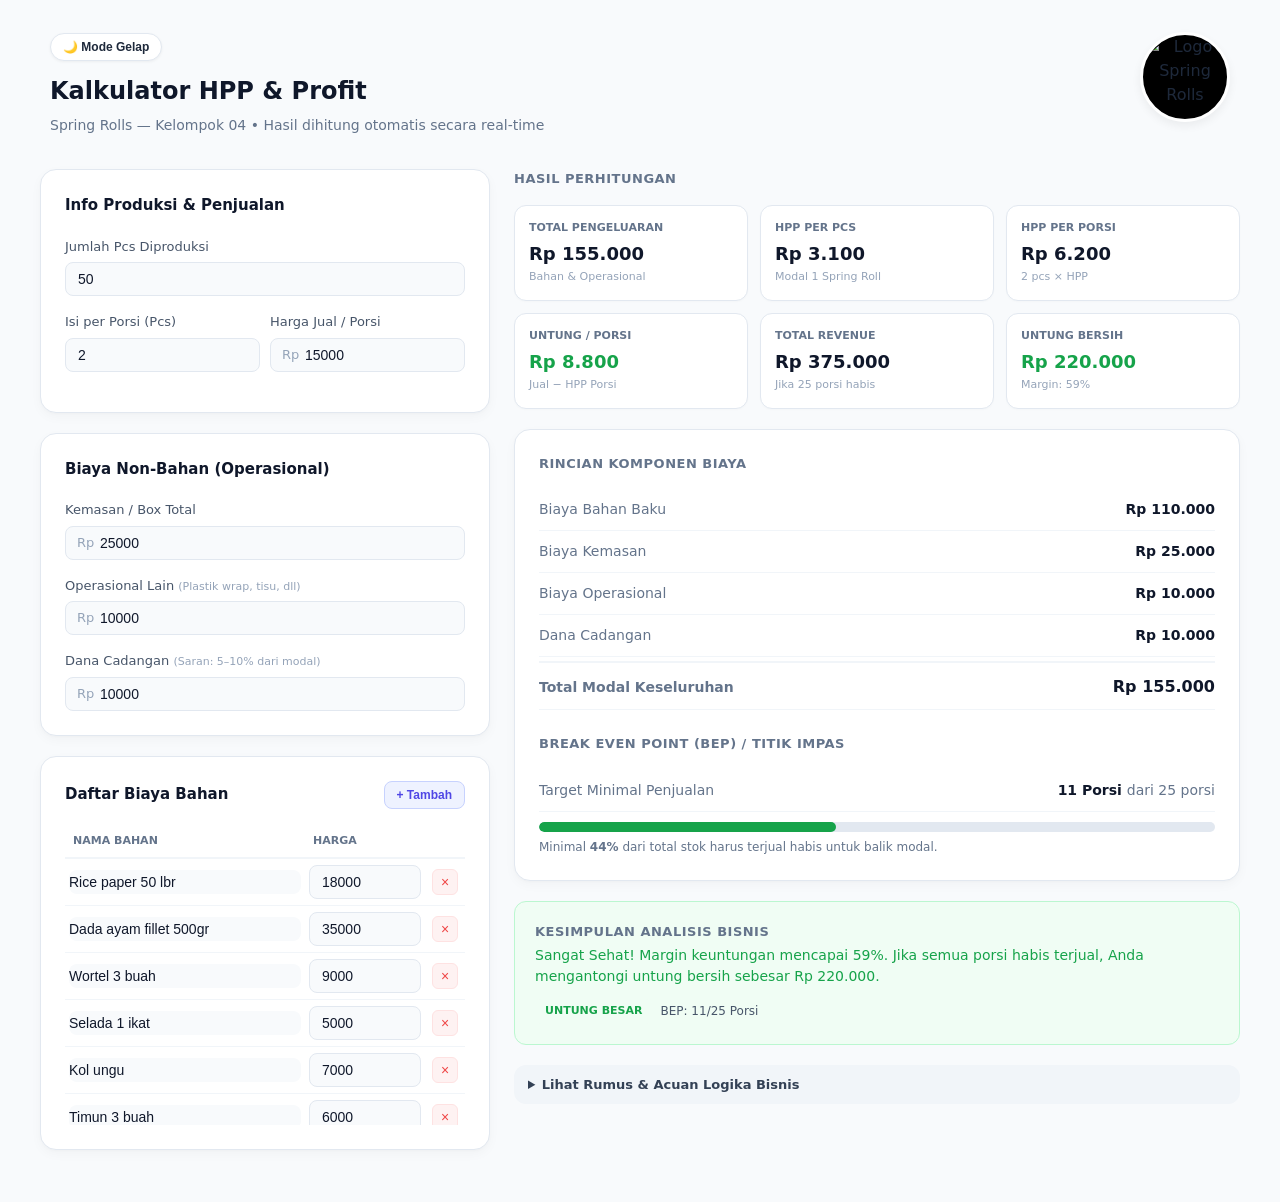
==== index.html @ dbc39b89 "Memasang fitur dark mode di akhir JS" ====
<!DOCTYPE html>
<html lang="id">
<head>
    <meta charset="UTF-8">
    <meta name="viewport" content="width=device-width, initial-scale=1.0">
    <title>Kalkulator HPP Spring Rolls</title>
    <link rel="stylesheet" href="style.css">
</head>
<body>

    <header class="app-header">
        <div class="header-text">
            <button id="theme-toggle" class="theme-btn" aria-label="Ubah Tema">🌙 Mode Gelap</button> 

            <h1>Kalkulator HPP & Profit</h1>
            <p class="sub">Spring Rolls — Kelompok 04 • Hasil dihitung otomatis secara real-time</p>
        </div>
        <img src="Idea-Stiker-Spring Rolls  - Ide 1.png" alt="Logo Spring Rolls" class="app-logo">
    </header>

    <main class="app-container">
        <section class="input-sidebar">
            <div class="card">
                <h2 class="card-title">Info Produksi & Penjualan</h2>
                <div class="input-group">
                    <label for="total-pcs">Jumlah Pcs Diproduksi</label>
                    <input type="number" id="total-pcs" value="50" min="1" oninput="calc()">
                </div>
                <div class="input-grid-2">
                    <div class="input-group">
                        <label for="isi-porsi">Isi per Porsi (Pcs)</label>
                        <input type="number" id="isi-porsi" value="2" min="1" oninput="calc()">
                    </div>
                    <div class="input-group">
                        <label for="harga-jual">Harga Jual / Porsi</label>
                        <div class="input-wrapper-rp">
                            <input type="number" id="harga-jual" value="15000" min="0" step="500" oninput="calc()">
                        </div>
                    </div>
                </div>
            </div>

            <div class="card">
                <h2 class="card-title">Biaya Non-Bahan (Operasional)</h2>
                <div class="input-group">
                    <label for="biaya-kemasan">Kemasan / Box Total</label>
                    <div class="input-wrapper-rp"><input type="number" id="biaya-kemasan" value="25000" min="0" step="1000" oninput="calc()"></div>
                </div>
                <div class="input-group">
                    <label for="biaya-ops">Operasional Lain <span class="hint">(Plastik wrap, tisu, dll)</span></label>
                    <div class="input-wrapper-rp"><input type="number" id="biaya-ops" value="10000" min="0" step="1000" oninput="calc()"></div>
                </div>
                <div class="input-group">
                    <label for="biaya-extra">Dana Cadangan <span class="hint">(Saran: 5–10% dari modal)</span></label>
                    <div class="input-wrapper-rp"><input type="number" id="biaya-extra" value="10000" min="0" step="1000" oninput="calc()"></div>
                </div>
            </div>

            <div class="card">
                <div class="card-header-flex">
                    <h2 class="card-title">Daftar Biaya Bahan</h2>
                    <button class="add-btn" onclick="addBahan()">+ Tambah</button>
                </div>
                <div class="table-responsive">
                    <table>
                        <thead>
                            <tr>
                                <th>Nama Bahan</th>
                                <th width="120px">Harga</th>
                                <th width="40px"></th>
                            </tr>
                        </thead>
                        <tbody id="bahan-list"></tbody>
                    </table>
                </div>
            </div>
        </section>

        <section class="result-dashboard">
            <h2 class="section-title">Hasil Perhitungan</h2>
            
            <div class="grid-metrics" id="metrics-out"></div>

            <div class="card" id="detail-out"></div>

            <div id="verdict-out"></div>
            
            <details class="formula-details">
                <summary>Lihat Rumus & Acuan Logika Bisnis</summary>
                <div class="formula-grid">
                    <div class="formula-box"><strong>Total Pengeluaran:</strong> Biaya Bahan + Kemasan + Operasional + Cadangan</div>
                    <div class="formula-box"><strong>HPP per Pcs:</strong> Total Pengeluaran ÷ Jumlah Pcs Diproduksi</div>
                    <div class="formula-box"><strong>HPP per Porsi:</strong> HPP per Pcs × Isi per Porsi</div>
                    <div class="formula-box"><strong>Keuntungan per Porsi:</strong> Harga Jual − HPP per Porsi</div>
                    <div class="formula-box"><strong>Total Revenue:</strong> (Jumlah Pcs ÷ Isi Porsi) × Harga Jual</div>
                    <div class="formula-box"><strong>Keuntungan Bersih:</strong> Total Revenue − Total Pengeluaran</div>
                </div>
            </details>
        </section>
    </main>

    <script src="app.js"></script>
</body>
</html>
---- style.css ----
/* Reset & Base Styles */ 
/* Aturan warna default (Mode Terang) */
:root {
    --bg-body: #f8fafc;
    --bg-card: #ffffff;
    --text-main: #1e293b;
    --text-title: #0f172a;
    --text-sub: #64748b;
    --border-color: #e2e8f0;
}

/* Aturan warna saat Mode Gelap aktif */
[data-theme="dark"] {
    --bg-body: #0f172a;      /* Navy Gelap */
    --bg-card: #1e293b;      /* Slate Grey */
    --text-main: #f1f5f9;    /* Putih Abu */
    --text-title: #ffffff;   /* Putih Bersih */
    --text-sub: #94a3b8;     /* Abu Terang */
    --border-color: #334155; /* Border Gelap */
}

/* Terapkan variabel warna ke elemen-elemen yang sudah ada */
body {
    background-color: var(--bg-body);
    color: var(--text-main);
    transition: background-color 0.3s, color 0.3s; /* Efek transisi halus saat ganti tema */
}
.card, .metric {
    background-color: var(--bg-card) !important;
    border-color: var(--border-color) !important;
    transition: background-color 0.3s, border-color 0.3s;
}
h1 { color: var(--text-title); }
.sub { color: var(--text-sub); }
.card-title, .row-value { color: var(--text-title) !important; }
.row-label, .section-title { color: var(--text-sub) !important; }
.input-group input, table input {
    background-color: var(--bg-body) !important;
    border-color: var(--border-color) !important;
    color: var(--text-title) !important;
}

/* Desain tombol switch tema yang estetik */
.theme-btn {
    background: var(--bg-card);
    border: 1px solid var(--border-color);
    color: var(--text-main);
    padding: 6px 12px;
    font-size: 12px;
    font-weight: 600;
    border-radius: 20px;
    cursor: pointer;
    margin-bottom: 12px;
    transition: all 0.2s;
    display: inline-flex;
    align-items: center;
    gap: 6px;
    box-shadow: 0 1px 3px rgba(0,0,0,0.05);
}
.theme-btn:hover {
    transform: translateY(-1px);
    box-shadow: 0 4px 6px rgba(0,0,0,0.05);
}

* { box-sizing: border-box; margin: 0; padding: 0; }
body {
    font-family: 'Inter', system-ui, -apple-system, sans-serif;
    background-color: #f8fafc;
    color: #1e293b;
    padding: 2rem 1rem;
    line-height: 1.5;
}

.app-header {
    text-align: center;
    max-width: 1200px;
    margin: 0 auto 2rem auto;
} 

/* Styling khusus untuk Logo Bisnis */
.app-logo {
    width: 130px;          /* Ukuran pas: tidak terlalu besar/kecil */
    height: 130px;
    object-fit: cover;     /* Menjaga gambar tidak gepeng */
    border-radius: 50%;    /* Membuat gambar otomatis berbentuk bulat sempurna */
    border: 4px solid #ffffff; /* Bingkai putih tebal agar kontras dengan background */
    box-shadow: 0 4px 10px rgba(0, 0, 0, 0.08); /* Bayangan halus biar logo terlihat pop-out/timbul */
    margin-bottom: 15px;   /* Jarak antara logo dengan judul teks bawahnya */
    background-color: #000; /* Mengisi background hitam jika gambar ada bagian transparannya */
}

/* Tata letak header (Judul di kiri, Logo di kanan) */
.app-header {
    display: flex;
    justify-content: space-between; /* Mendorong teks ke kiri dan logo ke kanan */
    align-items: center;            /* Menyeimbangkan posisi vertikal biar sejajar tengah */
    max-width: 1200px;
    margin: 0 auto 2rem auto;
    padding: 0 10px;                /* Jarak aman di layar HP */
}

/* Memastikan teks judul rata kiri */
.header-text {
    text-align: left;
}

/* Styling logo di pojok kanan */
.app-logo {
    width: 90px;           /* Ukuran sedikit diperkecil agar pas di pojok kanan */
    height: 90px;
    object-fit: cover;
    border-radius: 50%;    /* Tetap bulat rapi */
    border: 3px solid #ffffff;
    box-shadow: 0 4px 10px rgba(0, 0, 0, 0.06);
    background-color: #000;
    flex-shrink: 0;        /* Mencegah logo gepeng/menciut di layar hp */
}

/* Pengaturan responsif untuk layar HP/Smarphone */
@media (max-width: 480px) {
    .app-header {
        flex-direction: column-reverse; /* Di HP, logo otomatis pindah ke atas tengah agar tidak sempit */
        text-align: center;
        gap: 15px;
    }
    .header-text {
        text-align: center;
    }
}

h1 { font-size: 24px; font-weight: 700; color: #0f172a; margin-bottom: 6px; }
.sub { font-size: 14px; color: #64748b; }

/* Layout Utama */
.app-container {
    max-width: 1200px;
    margin: 0 auto;
    display: grid;
    grid-template-columns: 1fr;
    gap: 1.5rem;
}

@media (min-width: 968px) {
    .app-container { grid-template-columns: 450px 1fr; align-items: start; }
}

/* Komponen Card */
.card {
    background: #ffffff;
    border: 1px solid #e2e8f0;
    border-radius: 16px;
    padding: 1.5rem;
    margin-bottom: 1.25rem;
    box-shadow: 0 1px 3px rgba(0,0,0,0.02), 0 4px 12px rgba(0,0,0,0.03);
}
.card-title { font-size: 15px; font-weight: 600; color: #1e293b; margin-bottom: 1.25rem; }
.card-header-flex { display: flex; justify-content: space-between; align-items: center; margin-bottom: 1rem; }
.card-header-flex .card-title { margin-bottom: 0; }

.section-title { font-size: 13px; font-weight: 700; color: #475569; text-transform: uppercase; letter-spacing: .5px; margin-bottom: 1rem; }

/* Input Styling */
.input-grid-2 { display: grid; grid-template-columns: 1fr 1fr; gap: 10px; }
.input-group { margin-bottom: 1rem; }
.input-group:last-child { margin-bottom: 0; }
.input-group label { display: block; font-size: 13px; font-weight: 500; color: #475569; margin-bottom: 6px; }
.hint { font-size: 11px; color: #94a3b8; font-weight: 400; }

.input-group input, table input {
    width: 100%;
    padding: 8px 12px;
    font-size: 14px;
    border: 1px solid #cbd5e1;
    border-radius: 8px;
    color: #0f172a;
    background-color: #fff;
    transition: all 0.2s;
}
.input-group input:focus, table input:focus { outline: none; border-color: #6366f1; box-shadow: 0 0 0 3px rgba(99, 102, 241, 0.1); }

/* Wrapper Rp untuk Input Harga */
.input-wrapper-rp { position: relative; display: flex; align-items: center; }
.input-wrapper-rp::before { content: "Rp"; position: absolute; left: 12px; font-size: 13px; color: #94a3b8; font-weight: 500; }
.input-wrapper-rp input { padding-left: 34px; }

/* Tabel Bahan */
.table-responsive { max-height: 300px; overflow-y: auto; }
table { width: 100%; border-collapse: collapse; font-size: 13px; }
th { text-align: left; font-size: 11px; font-weight: 600; color: #64748b; padding: 8px; border-bottom: 2px solid #f1f5f9; text-transform: uppercase; }
td { padding: 6px 4px; border-bottom: 1px solid #f1f5f9; vertical-align: middle; }
tr:last-child td { border-bottom: none; }

/* Tombol-tombol */
.add-btn { background: #eef2ff; border: 1px solid #c7d2fe; border-radius: 8px; padding: 6px 12px; font-size: 12px; font-weight: 600; cursor: pointer; color: #4f46e5; transition: all 0.2s; }
.add-btn:hover { background: #e0e7ff; }
.del-btn { background: #fef2f2; border: 1px solid #fee2e2; cursor: pointer; color: #ef4444; font-size: 14px; padding: 4px 8px; border-radius: 6px; transition: all 0.2s; }
.del-btn:hover { background: #fee2e2; }

/* Dashboard Hasil (Kanan) */
.grid-metrics { display: grid; grid-template-columns: repeat(auto-fit, minmax(180px, 1fr)); gap: 12px; margin-bottom: 1.25rem; }
.metric { background: #ffffff; border: 1px solid #e2e8f0; border-radius: 12px; padding: 14px; box-shadow: 0 1px 2px rgba(0,0,0,0.02); }
.metric-label { font-size: 11px; font-weight: 600; color: #64748b; text-transform: uppercase; margin-bottom: 4px; }
.metric-value { font-size: 18px; font-weight: 700; color: #0f172a; }
.metric-sub { font-size: 11px; color: #94a3b8; margin-top: 2px; }

/* Dinamis Warna Bisnis */
.green { color: #16a34a !important; }
.red { color: #dc2626 !important; }
.amber { color: #d97706 !important; }

/* Detail List & Progress Bar */
.row-item { display: flex; justify-content: space-between; align-items: center; padding: 10px 0; border-bottom: 1px solid #f1f5f9; font-size: 14px; }
.row-item:last-child { border-bottom: none; }
.row-label { color: #475569; }
.row-value { font-weight: 600; color: #0f172a; }
.progress-bar { height: 10px; background: #e2e8f0; border-radius: 99px; overflow: hidden; margin-top: 10px; }
.progress-fill { height: 100%; border-radius: 99px; transition: width .4s cubic-bezier(0.4, 0, 0.2, 1); }

/* Badges / Verdict */
.verdict-box { padding: 1.25rem; border-radius: 12px; margin-bottom: 1.25rem; border: 1px solid transparent; }
.verdict-box p { font-size: 14px; font-weight: 500; margin-bottom: 8px; }
.badge { display: inline-block; font-size: 11px; padding: 4px 10px; border-radius: 6px; font-weight: 700; text-transform: uppercase; }

.badge-green, .verdict-green { background: #f0fdf4; color: #16a34a; border-color: #bbf7d0; }
.badge-amber, .verdict-amber { background: #fffbeb; color: #d97706; border-color: #fde68a; }
.badge-red, .verdict-red { background: #fef2f2; color: #dc2626; border-color: #fecaca; }

/* Accordion Rumus */
.formula-details { background: #f1f5f9; border-radius: 12px; padding: 10px 14px; font-size: 13px; color: #475569; cursor: pointer; }
.formula-details summary { font-weight: 600; color: #334155; outline: none; }
.formula-grid { display: grid; grid-template-columns: 1fr; gap: 8px; margin-top: 10px; cursor: default; }
@media(min-width: 600px) { .formula-grid { grid-template-columns: 1fr 1fr; } }
.formula-box { background: #fff; padding: 8px 12px; border-radius: 8px; border-left: 3px solid #6366f1; font-size: 12px; box-shadow: 0 1px 2px rgba(0,0,0,0.01); }
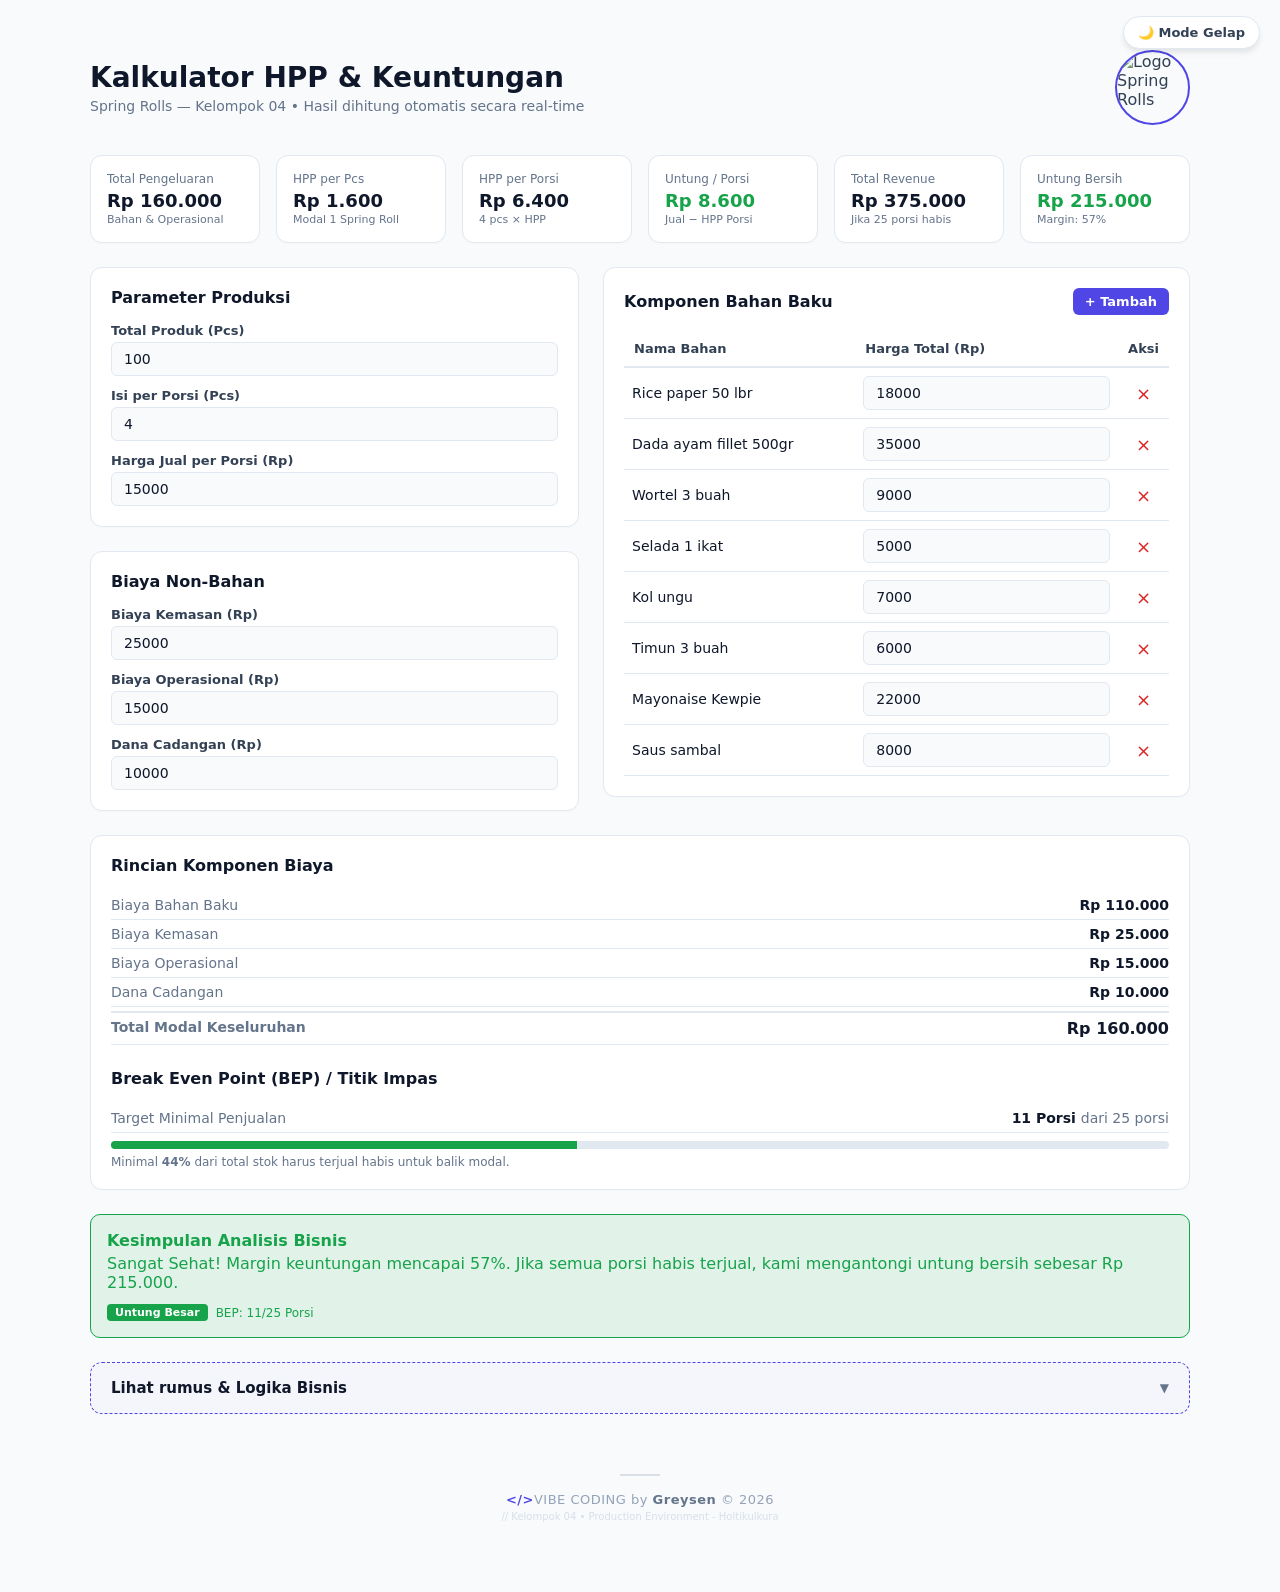
==== commit 8df6878f: "update proyek" ====
--- a/index.html
+++ b/index.html
@@ -3,102 +3,133 @@
 <head>
     <meta charset="UTF-8">
     <meta name="viewport" content="width=device-width, initial-scale=1.0">
-    <title>Kalkulator HPP Spring Rolls</title>
+    <title>Kalkulator HPP & Keuntungan - Spring Rolls</title>
     <link rel="stylesheet" href="style.css">
 </head>
 <body>
 
+    <button id="theme-toggle" class="theme-btn" aria-label="Ubah Tema">🌙 Mode Gelap</button>
+
     <header class="app-header">
         <div class="header-text">
-            <button id="theme-toggle" class="theme-btn" aria-label="Ubah Tema">🌙 Mode Gelap</button> 
-
-            <h1>Kalkulator HPP & Profit</h1>
+            <h1>Kalkulator HPP & Keuntungan</h1>
             <p class="sub">Spring Rolls — Kelompok 04 • Hasil dihitung otomatis secara real-time</p>
         </div>
         <img src="Idea-Stiker-Spring Rolls  - Ide 1.png" alt="Logo Spring Rolls" class="app-logo">
     </header>
 
     <main class="app-container">
-        <section class="input-sidebar">
-            <div class="card">
-                <h2 class="card-title">Info Produksi & Penjualan</h2>
-                <div class="input-group">
-                    <label for="total-pcs">Jumlah Pcs Diproduksi</label>
-                    <input type="number" id="total-pcs" value="50" min="1" oninput="calc()">
-                </div>
-                <div class="input-grid-2">
+        <div id="metrics-out" class="metrics-grid"></div>
+
+        <div class="grid-container">
+            <div class="left-column">
+                <section class="card">
+                    <h2 class="section-title">Parameter Produksi</h2>
+                    <div class="input-group">
+                        <label for="total-pcs">Total Produk (Pcs)</label>
+                        <input type="number" id="total-pcs" value="100" min="1" oninput="calc()">
+                    </div>
                     <div class="input-group">
                         <label for="isi-porsi">Isi per Porsi (Pcs)</label>
-                        <input type="number" id="isi-porsi" value="2" min="1" oninput="calc()">
+                        <input type="number" id="isi-porsi" value="4" min="1" oninput="calc()">
+                    </div> 
+                    <div class="input-group">
+                        <label for="harga-jual">Harga Jual per Porsi (Rp)</label>
+                        <input type="number" id="harga-jual" value="15000" min="0" step="500" oninput="calc()">
+                    </div>
+                </section>
+
+                <section class="card card-margin-top">
+                    <h2 class="section-title">Biaya Non-Bahan</h2>
+                    <div class="input-group">
+                        <label for="biaya-kemasan">Biaya Kemasan (Rp)</label>
+                        <input type="number" id="biaya-kemasan" value="25000" min="0" step="1000" oninput="calc()">
                     </div>
                     <div class="input-group">
-                        <label for="harga-jual">Harga Jual / Porsi</label>
-                        <div class="input-wrapper-rp">
-                            <input type="number" id="harga-jual" value="15000" min="0" step="500" oninput="calc()">
-                        </div>
+                        <label for="biaya-ops">Biaya Operasional (Rp)</label>
+                        <input type="number" id="biaya-ops" value="15000" min="0" step="1000" oninput="calc()">
+                    </div>
+                    <div class="input-group">
+                        <label for="biaya-extra">Dana Cadangan (Rp)</label>
+                        <input type="number" id="biaya-extra" value="10000" min="0" step="1000" oninput="calc()">
+                    </div>
+                </section>
+            </div>
+
+            <div class="right-column">
+                <section class="card table-card">
+                    <div class="table-header-flex">
+                        <h2 class="section-title-nomargin">Komponen Bahan Baku</h2>
+                        <button class="add-btn" onclick="addBahan()">+ Tambah</button>
+                    </div>
+                    <div class="table-responsive-wrapper">
+                        <table>
+                            <thead>
+                                <tr>
+                                    <th>Nama Bahan</th>
+                                    <th>Harga Total (Rp)</th>
+                                    <th class="table-action-col">Aksi</th>
+                                </tr>
+                            </thead>
+                            <tbody id="bahan-list"></tbody>
+                        </table>
+                    </div>
+                </section>
+            </div>
+        </div>
+
+        <div id="detail-out" class="card card-margin-top"></div>
+
+        <div id="verdict-out" class="card-margin-top"></div>
+
+        <section class="card card-margin-top rumus-card">
+            <button type="button" class="rumus-toggle-btn" onclick="toggleRumus()">
+                <span>Lihat rumus & Logika Bisnis</span>
+                <span id="rumus-arrow-icon">▼</span>
+            </button>
+            
+            <div id="rumus-content" class="rumus-content-collapse">
+                <div class="rumus-grid">
+                    <div class="rumus-item">
+                        <strong>Total Pengeluaran:</strong>
+                        <p>Total Biaya Bahan Baku + Biaya Kemasan + Biaya Operasional + Dana Cadangan</p>
+                    </div>
+                    <div class="rumus-item">
+                        <strong>HPP per Pcs:</strong>
+                        <p>Total Pengeluaran ÷ Total Produk (Pcs)</p>
+                    </div>
+                    <div class="rumus-item">
+                        <strong>HPP per Porsi:</strong>
+                        <p>HPP per Pcs × Isi per Porsi (Pcs)</p>
+                    </div>
+                    <div class="rumus-item">
+                        <strong>Untung per Porsi:</strong>
+                        <p>Harga Jual per Porsi − HPP per Porsi</p>
+                    </div>
+                    <div class="rumus-item">
+                        <strong>Total Pendapatan (Revenue):</strong>
+                        <p>Total Porsi Produksi × Harga Jual per Porsi</p>
+                    </div>
+                    <div class="rumus-item">
+                        <strong>Untung Bersih & Margin:</strong>
+                        <p>Total Pendapatan − Total Pengeluaran | (Untung Bersih ÷ Total Pendapatan) × 100%</p>
+                    </div>
+                    <div class="rumus-item full-width">
+                        <strong>Break Even Point (BEP) Porsi:</strong>
+                        <p>Total Pengeluaran ÷ Harga Jual per Porsi (Hasil pembulatan ke atas)</p>
                     </div>
                 </div>
             </div>
-
-            <div class="card">
-                <h2 class="card-title">Biaya Non-Bahan (Operasional)</h2>
-                <div class="input-group">
-                    <label for="biaya-kemasan">Kemasan / Box Total</label>
-                    <div class="input-wrapper-rp"><input type="number" id="biaya-kemasan" value="25000" min="0" step="1000" oninput="calc()"></div>
-                </div>
-                <div class="input-group">
-                    <label for="biaya-ops">Operasional Lain <span class="hint">(Plastik wrap, tisu, dll)</span></label>
-                    <div class="input-wrapper-rp"><input type="number" id="biaya-ops" value="10000" min="0" step="1000" oninput="calc()"></div>
-                </div>
-                <div class="input-group">
-                    <label for="biaya-extra">Dana Cadangan <span class="hint">(Saran: 5–10% dari modal)</span></label>
-                    <div class="input-wrapper-rp"><input type="number" id="biaya-extra" value="10000" min="0" step="1000" oninput="calc()"></div>
-                </div>
-            </div>
-
-            <div class="card">
-                <div class="card-header-flex">
-                    <h2 class="card-title">Daftar Biaya Bahan</h2>
-                    <button class="add-btn" onclick="addBahan()">+ Tambah</button>
-                </div>
-                <div class="table-responsive">
-                    <table>
-                        <thead>
-                            <tr>
-                                <th>Nama Bahan</th>
-                                <th width="120px">Harga</th>
-                                <th width="40px"></th>
-                            </tr>
-                        </thead>
-                        <tbody id="bahan-list"></tbody>
-                    </table>
-                </div>
-            </div>
         </section>
-
-        <section class="result-dashboard">
-            <h2 class="section-title">Hasil Perhitungan</h2>
-            
-            <div class="grid-metrics" id="metrics-out"></div>
-
-            <div class="card" id="detail-out"></div>
-
-            <div id="verdict-out"></div>
-            
-            <details class="formula-details">
-                <summary>Lihat Rumus & Acuan Logika Bisnis</summary>
-                <div class="formula-grid">
-                    <div class="formula-box"><strong>Total Pengeluaran:</strong> Biaya Bahan + Kemasan + Operasional + Cadangan</div>
-                    <div class="formula-box"><strong>HPP per Pcs:</strong> Total Pengeluaran ÷ Jumlah Pcs Diproduksi</div>
-                    <div class="formula-box"><strong>HPP per Porsi:</strong> HPP per Pcs × Isi per Porsi</div>
-                    <div class="formula-box"><strong>Keuntungan per Porsi:</strong> Harga Jual − HPP per Porsi</div>
-                    <div class="formula-box"><strong>Total Revenue:</strong> (Jumlah Pcs ÷ Isi Porsi) × Harga Jual</div>
-                    <div class="formula-box"><strong>Keuntungan Bersih:</strong> Total Revenue − Total Pengeluaran</div>
-                </div>
-            </details>
-        </section>
-    </main>
+    </main> 
+    </main> <footer class="coder-footer">
+        <div class="footer-line"></div>
+        <p class="footer-text">
+            <span class="code-symbol">&lt;/&gt;</span>VIBE CODING by <span class="coder-name">Greysen</span> &copy; 2026
+        </p>
+        <p class="footer-subtext">// Kelompok 04 • Production Environment - Holtikulkura </p>
+    </footer>
 
     <script src="app.js"></script>
 </body>
-</html>+</html> 
--- a/style.css
+++ b/style.css
@@ -1,233 +1,338 @@
-/* Reset & Base Styles */ 
-/* Aturan warna default (Mode Terang) */
+/* ====================================================
+   1. VARIABLES & SYSTEM THEME
+   ==================================================== */
 :root {
     --bg-body: #f8fafc;
     --bg-card: #ffffff;
-    --text-main: #1e293b;
+    --text-main: #334155;
     --text-title: #0f172a;
     --text-sub: #64748b;
     --border-color: #e2e8f0;
-}
-
-/* Aturan warna saat Mode Gelap aktif */
+    
+    --primary: #4f46e5;
+    --success: #16a34a;
+    --danger: #dc2626;
+}
+
 [data-theme="dark"] {
-    --bg-body: #0f172a;      /* Navy Gelap */
-    --bg-card: #1e293b;      /* Slate Grey */
-    --text-main: #f1f5f9;    /* Putih Abu */
-    --text-title: #ffffff;   /* Putih Bersih */
-    --text-sub: #94a3b8;     /* Abu Terang */
-    --border-color: #334155; /* Border Gelap */
-}
-
-/* Terapkan variabel warna ke elemen-elemen yang sudah ada */
+    --bg-body: #0f172a;
+    --bg-card: #1e293b;
+    --text-main: #cbd5e1;
+    --text-title: #ffffff;
+    --text-sub: #94a3b8;
+    --border-color: #334155;
+}
+
+* {
+    margin: 0;
+    padding: 0;
+    box-sizing: border-box;
+    font-family: 'Segoe UI', system-ui, sans-serif;
+}
+
 body {
     background-color: var(--bg-body);
     color: var(--text-main);
-    transition: background-color 0.3s, color 0.3s; /* Efek transisi halus saat ganti tema */
-}
-.card, .metric {
-    background-color: var(--bg-card) !important;
-    border-color: var(--border-color) !important;
-    transition: background-color 0.3s, border-color 0.3s;
-}
-h1 { color: var(--text-title); }
-.sub { color: var(--text-sub); }
-.card-title, .row-value { color: var(--text-title) !important; }
-.row-label, .section-title { color: var(--text-sub) !important; }
-.input-group input, table input {
-    background-color: var(--bg-body) !important;
-    border-color: var(--border-color) !important;
-    color: var(--text-title) !important;
-}
-
-/* Desain tombol switch tema yang estetik */
+    padding: 50px 20px;
+    position: relative;
+    transition: background-color 0.3s, color 0.3s;
+}
+
+/* ====================================================
+   2. REPLACEMENT CLASSES (Pindahan dari HTML Inline)
+   ==================================================== */
+.card-margin-top {
+    margin-top: 24px;
+}
+
+.table-header-flex {
+    display: flex;
+    justify-content: space-between;
+    align-items: center;
+    margin-bottom: 16px;
+}
+
+.section-title-nomargin {
+    font-size: 16px;
+    color: var(--text-title);
+    margin: 0;
+    font-weight: 700;
+}
+
+.table-responsive-wrapper {
+    overflow-x: auto;
+}
+
+.table-action-col {
+    width: 50px;
+    text-align: center;
+}
+
+.row-item-total {
+    border-top: 2px solid var(--border-color);
+    margin-top: 4px;
+    padding-top: 12px;
+}
+
+.row-value-total {
+    font-size: 16px;
+    color: var(--primary);
+}
+
+.verdict-space-helper {
+    height: 1.5rem;
+}
+
+.bep-info-text {
+    font-size: 12px;
+    color: var(--text-sub);
+    margin-top: 6px;
+}
+
+.verdict-footer {
+    margin-top: 12px;
+    display: flex;
+    align-items: center;
+    gap: 8px;
+}
+
+.verdict-bep-label {
+    font-size: 12px;
+}
+
+/* ====================================================
+   3. STRUKTUR UTAMA UTILS
+   ==================================================== */
 .theme-btn {
+    position: absolute;
+    top: 16px;
+    right: 20px;
+    z-index: 1000;
     background: var(--bg-card);
     border: 1px solid var(--border-color);
     color: var(--text-main);
-    padding: 6px 12px;
-    font-size: 12px;
+    padding: 8px 14px;
+    font-size: 13px;
     font-weight: 600;
     border-radius: 20px;
     cursor: pointer;
-    margin-bottom: 12px;
+    box-shadow: 0 4px 6px -1px rgba(0,0,0,0.1);
     transition: all 0.2s;
-    display: inline-flex;
-    align-items: center;
-    gap: 6px;
-    box-shadow: 0 1px 3px rgba(0,0,0,0.05);
 }
 .theme-btn:hover {
     transform: translateY(-1px);
-    box-shadow: 0 4px 6px rgba(0,0,0,0.05);
-}
-
-* { box-sizing: border-box; margin: 0; padding: 0; }
-body {
-    font-family: 'Inter', system-ui, -apple-system, sans-serif;
-    background-color: #f8fafc;
-    color: #1e293b;
-    padding: 2rem 1rem;
-    line-height: 1.5;
 }
 
 .app-header {
+    max-width: 1100px;
+    margin: 0 auto 30px auto;
+    display: flex;
+    justify-content: space-between;
+    align-items: center;
+}
+.header-text h1 { font-size: 28px; color: var(--text-title); margin-bottom: 4px; }
+.header-text .sub { font-size: 14px; color: var(--text-sub); }
+.app-logo { width: 75px; height: 75px; object-fit: cover; border-radius: 50%; border: 2px solid var(--primary); }
+
+.app-container {
+    max-width: 1100px;
+    margin: 0 auto;
+}
+
+.metrics-grid {
+    display: grid;
+    grid-template-columns: repeat(auto-fit, minmax(160px, 1fr));
+    gap: 16px;
+    margin-bottom: 24px;
+}
+.metric {
+    background: var(--bg-card);
+    padding: 16px;
+    border-radius: 12px;
+    border: 1px solid var(--border-color);
+    box-shadow: 0 1px 3px rgba(0,0,0,0.02);
+}
+.metric-label { font-size: 12px; color: var(--text-sub); font-weight: 500; margin-bottom: 4px; }
+.metric-value { font-size: 18px; font-weight: 700; color: var(--text-title); }
+.metric-value.green { color: var(--success) !important; }
+.metric-value.red { color: var(--danger) !important; }
+.metric-sub { font-size: 11px; color: var(--text-sub); margin-top: 2px; }
+
+.grid-container {
+    display: grid;
+    grid-template-columns: 1fr 1.2fr;
+    gap: 24px;
+}
+
+.card {
+    background: var(--bg-card);
+    border-radius: 12px;
+    padding: 20px;
+    border: 1px solid var(--border-color);
+    box-shadow: 0 1px 3px rgba(0,0,0,0.02);
+}
+.section-title { font-size: 16px; color: var(--text-title); margin-bottom: 16px; font-weight: 700; }
+
+.input-group { margin-bottom: 12px; }
+.input-group:last-child { margin-bottom: 0; }
+.input-group label { display: block; font-size: 13px; font-weight: 600; margin-bottom: 4px; }
+.input-group input, table input {
+    width: 100%; padding: 8px 12px; font-size: 14px;
+    border: 1px solid var(--border-color); border-radius: 6px;
+    background: var(--bg-body); color: var(--text-title); outline: none;
+}
+
+table { width: 100%; border-collapse: collapse; }
+table th { padding: 10px; font-size: 13px; font-weight: 600; text-align: left; border-bottom: 2px solid var(--border-color); }
+table td { padding: 8px; border-bottom: 1px solid var(--border-color); }
+
+.add-btn { background: var(--primary); color: white; border: none; padding: 6px 12px; font-size: 13px; border-radius: 6px; cursor: pointer; font-weight: 600; }
+.del-btn { background: none; border: none; color: var(--danger); font-size: 18px; cursor: pointer; }
+
+.row-item { display: flex; justify-content: space-between; padding: 6px 0; font-size: 14px; border-bottom: 1px solid var(--border-color); }
+.row-label { color: var(--text-sub); }
+.row-value { font-weight: 600; color: var(--text-title); }
+.progress-bar { background: var(--border-color); height: 8px; border-radius: 4px; margin-top: 8px; overflow: hidden; }
+.progress-fill { height: 100%; transition: width 0.3s; }
+
+.verdict-box { padding: 16px; border-radius: 10px; }
+.verdict-green { background: rgba(22, 163, 74, 0.1); color: #16a34a; border: 1px solid #16a34a; }
+.verdict-amber { background: rgba(217, 119, 6, 0.1); color: #d97706; border: 1px solid #d97706; }
+.verdict-red { background: rgba(220, 38, 38, 0.1); color: #dc2626; border: 1px solid #dc2626; }
+.badge { padding: 2px 8px; font-size: 11px; font-weight: 700; border-radius: 4px; color: white; display: inline-block; }
+.badge-green { background: var(--success); }
+.badge-amber { background: #d97706; }
+.badge-red { background: var(--danger); }
+
+/* RESPONSIVE LAYOUT UNTUK HP */
+@media (max-width: 768px) {
+    body { padding: 20px 10px; }
+    .theme-btn { top: 12px; right: 12px; padding: 6px 10px; font-size: 12px; }
+    .app-header { flex-direction: column; text-align: center; gap: 12px; margin-bottom: 20px; }
+    .grid-container { grid-template-columns: 1fr; gap: 20px; }
+}  
+/* ====================================================
+   5. STYLE UNTUK TOMBOL RUMUS INTERAKTIF
+   ==================================================== */
+.rumus-card {
+    background: rgba(79, 70, 229, 0.02) !important;
+    border: 1px dashed var(--primary) !important;
+    padding: 0 !important; /* Reset padding luar agar rapi saat tertutup */
+    overflow: hidden;
+}
+
+.rumus-toggle-btn {
+    width: 100%;
+    background: transparent;
+    border: none;
+    display: flex;
+    justify-content: space-between;
+    align-items: center;
+    padding: 16px 20px;
+    font-size: 15px;
+    font-weight: 700;
+    color: var(--text-title);
+    cursor: pointer;
+    outline: none;
+    transition: background 0.2s;
+}
+
+.rumus-toggle-btn:hover {
+    background: rgba(79, 70, 229, 0.05); /* Efek highlight pas cursor lewat */
+}
+
+/* Konten disembunyikan secara default */
+.rumus-content-collapse {
+    max-height: 0;
+    overflow: hidden;
+    transition: max-height 0.3s ease-out, padding 0.3s ease;
+    padding: 0 20px; /* Jaga jarak samping */
+}
+
+/* Class aktif yang akan dipicu oleh JavaScript saat di-klik */
+.rumus-content-collapse.show {
+    max-height: 500px; /* Batas tinggi maksimum ketika meluncur ke bawah */
+    padding: 0 20px 20px 20px; /* Beri padding bawah saat terbuka */
+}
+
+#rumus-arrow-icon {
+    font-size: 12px;
+    transition: transform 0.3s ease;
+    color: var(--text-sub);
+}
+
+/* Memutar ikon panah ketika terbuka */
+.rotate-arrow {
+    transform: rotate(180deg);
+    color: var(--primary) !important;
+}
+
+/* Struktur isi dalam grid tetap sama */
+.rumus-grid { display: grid; grid-template-columns: 1fr 1fr; gap: 14px; }
+.rumus-item { background: var(--bg-card); padding: 12px; border-radius: 8px; border: 1px solid var(--border-color); }
+.rumus-item strong { display: block; font-size: 13px; color: var(--primary); margin-bottom: 4px; }
+.rumus-item p { font-size: 12px; color: var(--text-main); line-height: 1.4; }
+.rumus-item.full-width { grid-column: span 2; }
+
+@media (max-width: 768px) {
+    .rumus-grid { grid-template-columns: 1fr; }
+    .rumus-item.full-width { grid-column: span 1; }
+} 
+
+/* ====================================================
+   6. CODER FOOTER (BY GREYSEN - VIBE CODING)
+   ==================================================== */
+.coder-footer {
+    margin-top: 60px;
+    padding-bottom: 20px;
     text-align: center;
-    max-width: 1200px;
-    margin: 0 auto 2rem auto;
-} 
-
-/* Styling khusus untuk Logo Bisnis */
-.app-logo {
-    width: 130px;          /* Ukuran pas: tidak terlalu besar/kecil */
-    height: 130px;
-    object-fit: cover;     /* Menjaga gambar tidak gepeng */
-    border-radius: 50%;    /* Membuat gambar otomatis berbentuk bulat sempurna */
-    border: 4px solid #ffffff; /* Bingkai putih tebal agar kontras dengan background */
-    box-shadow: 0 4px 10px rgba(0, 0, 0, 0.08); /* Bayangan halus biar logo terlihat pop-out/timbul */
-    margin-bottom: 15px;   /* Jarak antara logo dengan judul teks bawahnya */
-    background-color: #000; /* Mengisi background hitam jika gambar ada bagian transparannya */
-}
-
-/* Tata letak header (Judul di kiri, Logo di kanan) */
-.app-header {
-    display: flex;
-    justify-content: space-between; /* Mendorong teks ke kiri dan logo ke kanan */
-    align-items: center;            /* Menyeimbangkan posisi vertikal biar sejajar tengah */
-    max-width: 1200px;
-    margin: 0 auto 2rem auto;
-    padding: 0 10px;                /* Jarak aman di layar HP */
-}
-
-/* Memastikan teks judul rata kiri */
-.header-text {
-    text-align: left;
-}
-
-/* Styling logo di pojok kanan */
-.app-logo {
-    width: 90px;           /* Ukuran sedikit diperkecil agar pas di pojok kanan */
-    height: 90px;
-    object-fit: cover;
-    border-radius: 50%;    /* Tetap bulat rapi */
-    border: 3px solid #ffffff;
-    box-shadow: 0 4px 10px rgba(0, 0, 0, 0.06);
-    background-color: #000;
-    flex-shrink: 0;        /* Mencegah logo gepeng/menciut di layar hp */
-}
-
-/* Pengaturan responsif untuk layar HP/Smarphone */
-@media (max-width: 480px) {
-    .app-header {
-        flex-direction: column-reverse; /* Di HP, logo otomatis pindah ke atas tengah agar tidak sempit */
-        text-align: center;
-        gap: 15px;
-    }
-    .header-text {
-        text-align: center;
-    }
-}
-
-h1 { font-size: 24px; font-weight: 700; color: #0f172a; margin-bottom: 6px; }
-.sub { font-size: 14px; color: #64748b; }
-
-/* Layout Utama */
-.app-container {
-    max-width: 1200px;
-    margin: 0 auto;
-    display: grid;
-    grid-template-columns: 1fr;
-    gap: 1.5rem;
-}
-
-@media (min-width: 968px) {
-    .app-container { grid-template-columns: 450px 1fr; align-items: start; }
-}
-
-/* Komponen Card */
-.card {
-    background: #ffffff;
-    border: 1px solid #e2e8f0;
-    border-radius: 16px;
-    padding: 1.5rem;
-    margin-bottom: 1.25rem;
-    box-shadow: 0 1px 3px rgba(0,0,0,0.02), 0 4px 12px rgba(0,0,0,0.03);
-}
-.card-title { font-size: 15px; font-weight: 600; color: #1e293b; margin-bottom: 1.25rem; }
-.card-header-flex { display: flex; justify-content: space-between; align-items: center; margin-bottom: 1rem; }
-.card-header-flex .card-title { margin-bottom: 0; }
-
-.section-title { font-size: 13px; font-weight: 700; color: #475569; text-transform: uppercase; letter-spacing: .5px; margin-bottom: 1rem; }
-
-/* Input Styling */
-.input-grid-2 { display: grid; grid-template-columns: 1fr 1fr; gap: 10px; }
-.input-group { margin-bottom: 1rem; }
-.input-group:last-child { margin-bottom: 0; }
-.input-group label { display: block; font-size: 13px; font-weight: 500; color: #475569; margin-bottom: 6px; }
-.hint { font-size: 11px; color: #94a3b8; font-weight: 400; }
-
-.input-group input, table input {
-    width: 100%;
-    padding: 8px 12px;
-    font-size: 14px;
-    border: 1px solid #cbd5e1;
-    border-radius: 8px;
-    color: #0f172a;
-    background-color: #fff;
-    transition: all 0.2s;
-}
-.input-group input:focus, table input:focus { outline: none; border-color: #6366f1; box-shadow: 0 0 0 3px rgba(99, 102, 241, 0.1); }
-
-/* Wrapper Rp untuk Input Harga */
-.input-wrapper-rp { position: relative; display: flex; align-items: center; }
-.input-wrapper-rp::before { content: "Rp"; position: absolute; left: 12px; font-size: 13px; color: #94a3b8; font-weight: 500; }
-.input-wrapper-rp input { padding-left: 34px; }
-
-/* Tabel Bahan */
-.table-responsive { max-height: 300px; overflow-y: auto; }
-table { width: 100%; border-collapse: collapse; font-size: 13px; }
-th { text-align: left; font-size: 11px; font-weight: 600; color: #64748b; padding: 8px; border-bottom: 2px solid #f1f5f9; text-transform: uppercase; }
-td { padding: 6px 4px; border-bottom: 1px solid #f1f5f9; vertical-align: middle; }
-tr:last-child td { border-bottom: none; }
-
-/* Tombol-tombol */
-.add-btn { background: #eef2ff; border: 1px solid #c7d2fe; border-radius: 8px; padding: 6px 12px; font-size: 12px; font-weight: 600; cursor: pointer; color: #4f46e5; transition: all 0.2s; }
-.add-btn:hover { background: #e0e7ff; }
-.del-btn { background: #fef2f2; border: 1px solid #fee2e2; cursor: pointer; color: #ef4444; font-size: 14px; padding: 4px 8px; border-radius: 6px; transition: all 0.2s; }
-.del-btn:hover { background: #fee2e2; }
-
-/* Dashboard Hasil (Kanan) */
-.grid-metrics { display: grid; grid-template-columns: repeat(auto-fit, minmax(180px, 1fr)); gap: 12px; margin-bottom: 1.25rem; }
-.metric { background: #ffffff; border: 1px solid #e2e8f0; border-radius: 12px; padding: 14px; box-shadow: 0 1px 2px rgba(0,0,0,0.02); }
-.metric-label { font-size: 11px; font-weight: 600; color: #64748b; text-transform: uppercase; margin-bottom: 4px; }
-.metric-value { font-size: 18px; font-weight: 700; color: #0f172a; }
-.metric-sub { font-size: 11px; color: #94a3b8; margin-top: 2px; }
-
-/* Dinamis Warna Bisnis */
-.green { color: #16a34a !important; }
-.red { color: #dc2626 !important; }
-.amber { color: #d97706 !important; }
-
-/* Detail List & Progress Bar */
-.row-item { display: flex; justify-content: space-between; align-items: center; padding: 10px 0; border-bottom: 1px solid #f1f5f9; font-size: 14px; }
-.row-item:last-child { border-bottom: none; }
-.row-label { color: #475569; }
-.row-value { font-weight: 600; color: #0f172a; }
-.progress-bar { height: 10px; background: #e2e8f0; border-radius: 99px; overflow: hidden; margin-top: 10px; }
-.progress-fill { height: 100%; border-radius: 99px; transition: width .4s cubic-bezier(0.4, 0, 0.2, 1); }
-
-/* Badges / Verdict */
-.verdict-box { padding: 1.25rem; border-radius: 12px; margin-bottom: 1.25rem; border: 1px solid transparent; }
-.verdict-box p { font-size: 14px; font-weight: 500; margin-bottom: 8px; }
-.badge { display: inline-block; font-size: 11px; padding: 4px 10px; border-radius: 6px; font-weight: 700; text-transform: uppercase; }
-
-.badge-green, .verdict-green { background: #f0fdf4; color: #16a34a; border-color: #bbf7d0; }
-.badge-amber, .verdict-amber { background: #fffbeb; color: #d97706; border-color: #fde68a; }
-.badge-red, .verdict-red { background: #fef2f2; color: #dc2626; border-color: #fecaca; }
-
-/* Accordion Rumus */
-.formula-details { background: #f1f5f9; border-radius: 12px; padding: 10px 14px; font-size: 13px; color: #475569; cursor: pointer; }
-.formula-details summary { font-weight: 600; color: #334155; outline: none; }
-.formula-grid { display: grid; grid-template-columns: 1fr; gap: 8px; margin-top: 10px; cursor: default; }
-@media(min-width: 600px) { .formula-grid { grid-template-columns: 1fr 1fr; } }
-.formula-box { background: #fff; padding: 8px 12px; border-radius: 8px; border-left: 3px solid #6366f1; font-size: 12px; box-shadow: 0 1px 2px rgba(0,0,0,0.01); }+    font-family: 'Courier New', Courier, monospace; /* Wajib font gaya coding */
+}
+
+.footer-line {
+    width: 40px;
+    height: 2px;
+    background: rgba(148, 163, 184, 0.3); /* Garis pembatas abu-abu tipis */
+    margin: 0 auto 16px auto;
+}
+
+.footer-text {
+    font-size: 13px;
+    color: #94a3b8; /* Abu-abu khas teks komentar/keterangan coding */
+    letter-spacing: 0.5px;
+}
+
+/* Beri penekanan tipis pada nama Anda agar terlihat pro */
+.coder-footer .coder-name {
+    color: #64748b;
+    font-weight: 700;
+    transition: color 0.2s ease;
+}
+
+/* Efek hover interaktif kalau nama di-sorot cursor */
+.coder-footer:hover .coder-name {
+    color: var(--primary); /* Berubah jadi ungu aksen saat disorot */
+}
+
+.coder-footer .code-symbol {
+    color: var(--primary);
+    font-weight: bold;
+}
+
+.footer-subtext {
+    font-size: 10px;
+    color: #cbd5e1;
+    margin-top: 4px;
+    opacity: 0.7;
+}
+
+/* Penyesuaian warna teks khusus saat website dalam Mode Gelap */
+[data-theme="dark"] .footer-text {
+    color: #64748b;
+}
+[data-theme="dark"] .coder-name {
+    color: #94a3b8;
+}
+[data-theme="dark"] .footer-subtext {
+    color: #475569;
+} 
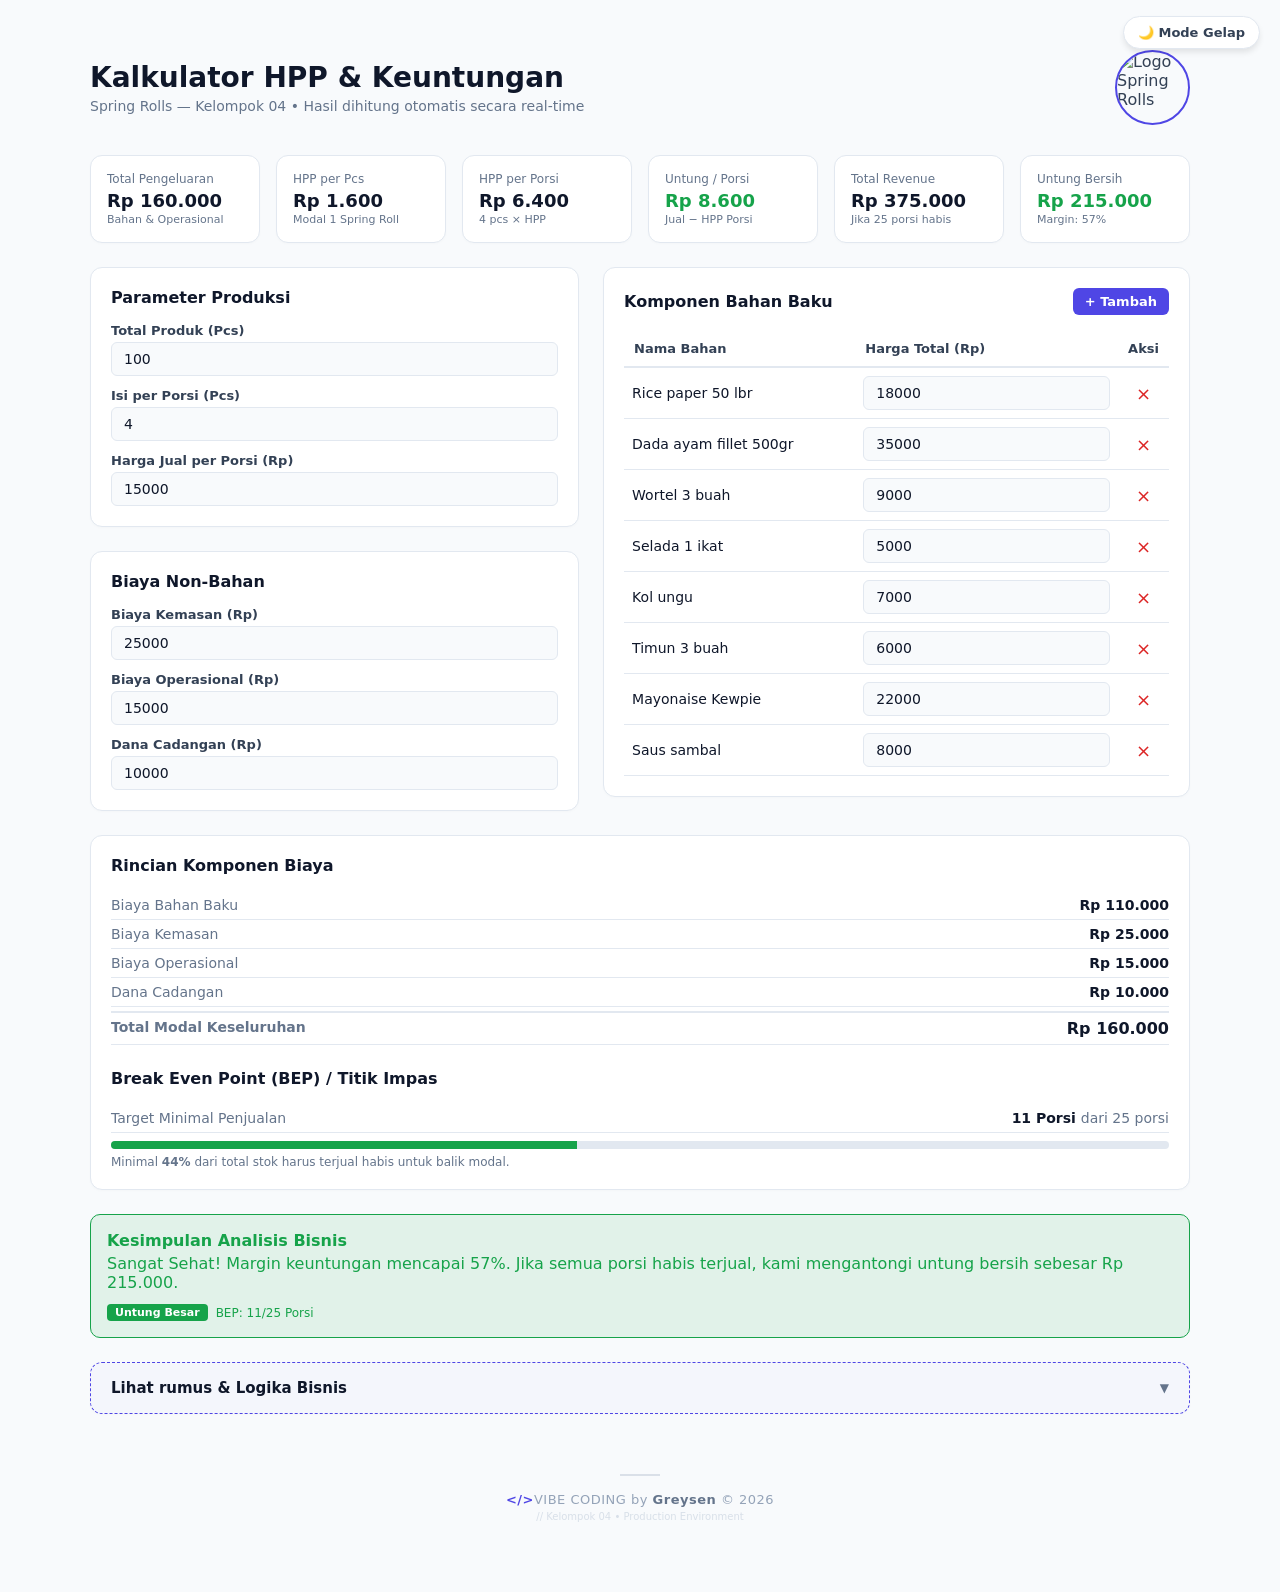
==== commit 787c4a13: "update FINAL" ====
--- a/index.html
+++ b/index.html
@@ -127,9 +127,8 @@
         <p class="footer-text">
             <span class="code-symbol">&lt;/&gt;</span>VIBE CODING by <span class="coder-name">Greysen</span> &copy; 2026
         </p>
-        <p class="footer-subtext">// Kelompok 04 • Production Environment - Holtikulkura </p>
+        <p class="footer-subtext">// Kelompok 04 • Production Environment</p>
     </footer>
-
     <script src="app.js"></script>
 </body>
 </html> 
--- a/style.css
+++ b/style.css
@@ -335,4 +335,4 @@
 }
 [data-theme="dark"] .footer-subtext {
     color: #475569;
-} +}
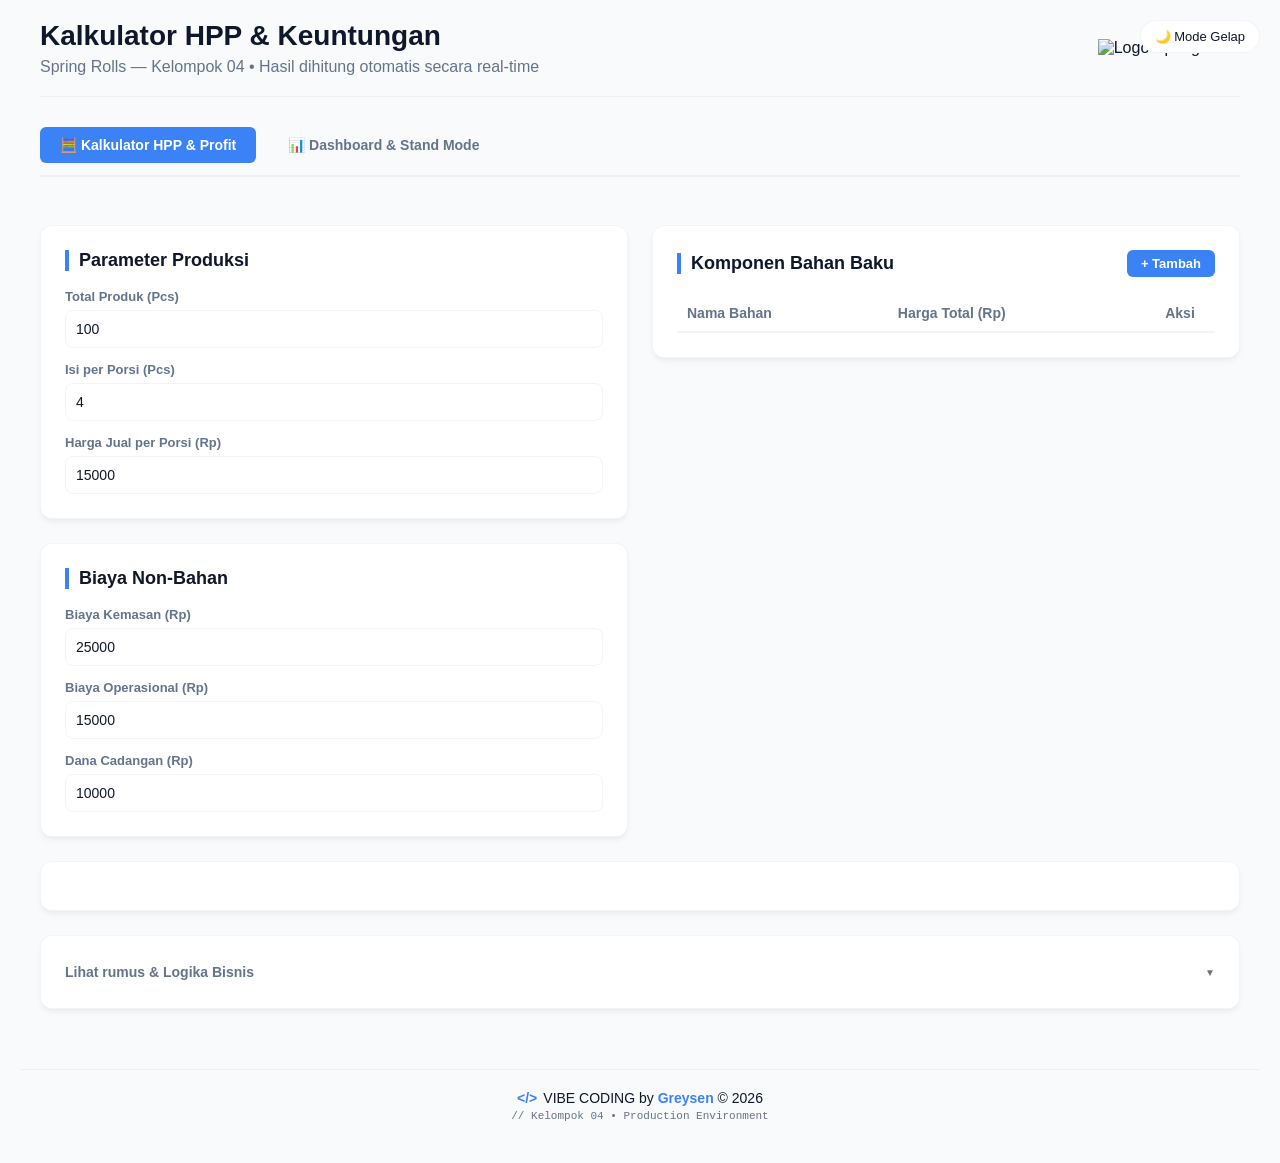
==== commit 0ed803a1: "update release" ====
--- a/index.html
+++ b/index.html
@@ -19,116 +19,182 @@
     </header>
 
     <main class="app-container">
-        <div id="metrics-out" class="metrics-grid"></div>
-
-        <div class="grid-container">
-            <div class="left-column">
-                <section class="card">
-                    <h2 class="section-title">Parameter Produksi</h2>
-                    <div class="input-group">
-                        <label for="total-pcs">Total Produk (Pcs)</label>
-                        <input type="number" id="total-pcs" value="100" min="1" oninput="calc()">
+        
+        <div class="tab-navigation">
+            <button type="button" id="tab-kalkulator-btn" class="tab-btn active" onclick="switchTab('kalkulator')">
+                🧮 Kalkulator HPP & Profit
+            </button>
+            <button type="button" id="tab-dashboard-btn" class="tab-btn" onclick="switchTab('dashboard')">
+                📊 Dashboard & Stand Mode
+            </button>
+        </div>
+
+        <div id="content-kalkulator" class="tab-content active-content">
+            <div id="metrics-out" class="metrics-grid"></div>
+
+            <div class="grid-container">
+                <div class="left-column">
+                    <section class="card">
+                        <h2 class="section-title">Parameter Produksi</h2>
+                        <div class="input-group">
+                            <label for="total-pcs">Total Produk (Pcs)</label>
+                            <input type="number" id="total-pcs" value="100" min="1" oninput="calc()">
+                        </div>
+                        <div class="input-group">
+                            <label for="isi-porsi">Isi per Porsi (Pcs)</label>
+                            <input type="number" id="isi-porsi" value="4" min="1" oninput="calc()">
+                        </div> 
+                        <div class="input-group">
+                            <label for="harga-jual">Harga Jual per Porsi (Rp)</label>
+                            <input type="number" id="harga-jual" value="15000" min="0" step="500" oninput="calc()">
+                        </div>
+                    </section>
+
+                    <section class="card card-margin-top">
+                        <h2 class="section-title">Biaya Non-Bahan</h2>
+                        <div class="input-group">
+                            <label for="biaya-kemasan">Biaya Kemasan (Rp)</label>
+                            <input type="number" id="biaya-kemasan" value="25000" min="0" step="1000" oninput="calc()">
+                        </div>
+                        <div class="input-group">
+                            <label for="biaya-ops">Biaya Operasional (Rp)</label>
+                            <input type="number" id="biaya-ops" value="15000" min="0" step="1000" oninput="calc()">
+                        </div>
+                        <div class="input-group">
+                            <label for="biaya-extra">Dana Cadangan (Rp)</label>
+                            <input type="number" id="biaya-extra" value="10000" min="0" step="1000" oninput="calc()">
+                        </div>
+                    </section>
+                </div>
+
+                <div class="right-column">
+                    <section class="card table-card">
+                        <div class="table-header-flex">
+                            <h2 class="section-title-nomargin">Komponen Bahan Baku</h2>
+                            <button class="add-btn" onclick="addBahan()">+ Tambah</button>
+                        </div>
+                        <div class="table-responsive-wrapper">
+                            <table>
+                                <thead>
+                                    <tr>
+                                        <th>Nama Bahan</th>
+                                        <th>Harga Total (Rp)</th>
+                                        <th class="table-action-col">Aksi</th>
+                                    </tr>
+                                </thead>
+                                <tbody id="bahan-list"></tbody>
+                            </table>
+                        </div>
+                    </section>
+                </div>
+            </div>
+
+            <div id="detail-out" class="card card-margin-top"></div>
+            <div id="verdict-out" class="card-margin-top"></div>
+
+            <section class="card card-margin-top rumus-card">
+                <button type="button" class="rumus-toggle-btn" onclick="toggleRumus()">
+                    <span>Lihat rumus & Logika Bisnis</span>
+                    <span id="rumus-arrow-icon">▼</span>
+                </button>
+                
+                <div id="rumus-content" class="rumus-content-collapse">
+                    <div class="rumus-grid">
+                        <div class="rumus-item">
+                            <strong>Total Pengeluaran:</strong>
+                            <p>Total Biaya Bahan Baku + Biaya Kemasan + Biaya Operasional + Dana Cadangan</p>
+                        </div>
+                        <div class="rumus-item">
+                            <strong>HPP per Pcs:</strong>
+                            <p>Total Pengeluaran ÷ Total Produk (Pcs)</p>
+                        </div>
+                        <div class="rumus-item">
+                            <strong>HPP per Porsi:</strong>
+                            <p>HPP per Pcs × Isi per Porsi (Pcs)</p>
+                        </div>
+                        <div class="rumus-item">
+                            <strong>Untung per Porsi:</strong>
+                            <p>Harga Jual per Porsi − HPP per Porsi</p>
+                        </div>
+                        <div class="rumus-item">
+                            <strong>Total Pendapatan (Revenue):</strong>
+                            <p>Total Porsi Produksi × Harga Jual per Porsi</p>
+                        </div>
+                        <div class="rumus-item">
+                            <strong>Untung Bersih & Margin:</strong>
+                            <p>Total Pendapatan − Total Pengeluaran | (Untung Bersih ÷ Total Pendapatan) × 100%</p>
+                        </div>
+                        <div class="rumus-item full-width">
+                            <strong>Break Even Point (BEP) Porsi:</strong>
+                            <p>Total Pengeluaran ÷ Harga Jual per Porsi</p>
+                        </div>
                     </div>
-                    <div class="input-group">
-                        <label for="isi-porsi">Isi per Porsi (Pcs)</label>
-                        <input type="number" id="isi-porsi" value="4" min="1" oninput="calc()">
-                    </div> 
-                    <div class="input-group">
-                        <label for="harga-jual">Harga Jual per Porsi (Rp)</label>
-                        <input type="number" id="harga-jual" value="15000" min="0" step="500" oninput="calc()">
-                    </div>
-                </section>
-
-                <section class="card card-margin-top">
-                    <h2 class="section-title">Biaya Non-Bahan</h2>
-                    <div class="input-group">
-                        <label for="biaya-kemasan">Biaya Kemasan (Rp)</label>
-                        <input type="number" id="biaya-kemasan" value="25000" min="0" step="1000" oninput="calc()">
-                    </div>
-                    <div class="input-group">
-                        <label for="biaya-ops">Biaya Operasional (Rp)</label>
-                        <input type="number" id="biaya-ops" value="15000" min="0" step="1000" oninput="calc()">
-                    </div>
-                    <div class="input-group">
-                        <label for="biaya-extra">Dana Cadangan (Rp)</label>
-                        <input type="number" id="biaya-extra" value="10000" min="0" step="1000" oninput="calc()">
-                    </div>
-                </section>
+                </div>
+            </section>
+        </div>
+
+        <div id="content-dashboard" class="tab-content">
+            <div class="grid-container">
+                <div class="left-column">
+                    <section class="card">
+                        <h2 class="section-title">Masukan & Transaksi Pelanggan</h2>
+                        <form id="feedback-form" onsubmit="tambahFeedback(event)">
+                            <div class="input-group">
+                                <label for="customer-name">Nama Pelanggan</label>
+                                <input type="text" id="customer-name" placeholder="Masukkan nama atau 'Anonim'" required>
+                            </div>
+                            <div class="input-group">
+                                <label for="portions-bought">Jumlah Porsi Dibeli</label>
+                                <input type="number" id="portions-bought" min="1" value="1" required>
+                            </div>
+                            <div class="input-group">
+                                <label for="customer-review">Kritik & Saran</label>
+                                <textarea id="customer-review" rows="4" placeholder="Tulis masukan tentang Spring Rolls di sini..." required></textarea>
+                            </div>
+                            <button type="submit" class="add-btn submit-feedback-btn">Simpan Penjualan & Ulasan</button>
+                        </form>
+                    </section>
+                </div>
+
+                <div class="right-column">
+                    <section class="card">
+                        <h2 class="section-title">Ringkasan Penjualan Stand</h2>
+                        <div class="dashboard-metrics-grid">
+                            <div class="db-metric-box">
+                                <span class="db-metric-label">👤 PELANGGAN</span>
+                                <strong id="stat-pelanggan">0</strong>
+                            </div>
+                            <div class="db-metric-box">
+                                <span class="db-metric-label">📦 TERJUAL</span>
+                                <strong id="stat-terjual">0 Porsi</strong>
+                            </div>
+                            <div class="db-metric-box highlight-omset">
+                                <span class="db-metric-label">💰 OMSET REAL-TIME</span>
+                                <strong id="stat-omset">Rp 0</strong>
+                            </div>
+                        </div>
+                    </section>
+
+                    <section class="card card-margin-top">
+                        <h2 class="section-title">💬 Riwayat Kritik & Saran</h2>
+                        <div id="feedback-list-container" class="feedback-scroll-container">
+                            <p style="font-size: 12px; color: var(--text-sub); text-align: center; padding: 20px 0;">Belum ada feedback masuk.</p>
+                        </div>
+                    </section>
+                </div>
             </div>
-
-            <div class="right-column">
-                <section class="card table-card">
-                    <div class="table-header-flex">
-                        <h2 class="section-title-nomargin">Komponen Bahan Baku</h2>
-                        <button class="add-btn" onclick="addBahan()">+ Tambah</button>
-                    </div>
-                    <div class="table-responsive-wrapper">
-                        <table>
-                            <thead>
-                                <tr>
-                                    <th>Nama Bahan</th>
-                                    <th>Harga Total (Rp)</th>
-                                    <th class="table-action-col">Aksi</th>
-                                </tr>
-                            </thead>
-                            <tbody id="bahan-list"></tbody>
-                        </table>
-                    </div>
-                </section>
-            </div>
-        </div>
-
-        <div id="detail-out" class="card card-margin-top"></div>
-
-        <div id="verdict-out" class="card-margin-top"></div>
-
-        <section class="card card-margin-top rumus-card">
-            <button type="button" class="rumus-toggle-btn" onclick="toggleRumus()">
-                <span>Lihat rumus & Logika Bisnis</span>
-                <span id="rumus-arrow-icon">▼</span>
-            </button>
-            
-            <div id="rumus-content" class="rumus-content-collapse">
-                <div class="rumus-grid">
-                    <div class="rumus-item">
-                        <strong>Total Pengeluaran:</strong>
-                        <p>Total Biaya Bahan Baku + Biaya Kemasan + Biaya Operasional + Dana Cadangan</p>
-                    </div>
-                    <div class="rumus-item">
-                        <strong>HPP per Pcs:</strong>
-                        <p>Total Pengeluaran ÷ Total Produk (Pcs)</p>
-                    </div>
-                    <div class="rumus-item">
-                        <strong>HPP per Porsi:</strong>
-                        <p>HPP per Pcs × Isi per Porsi (Pcs)</p>
-                    </div>
-                    <div class="rumus-item">
-                        <strong>Untung per Porsi:</strong>
-                        <p>Harga Jual per Porsi − HPP per Porsi</p>
-                    </div>
-                    <div class="rumus-item">
-                        <strong>Total Pendapatan (Revenue):</strong>
-                        <p>Total Porsi Produksi × Harga Jual per Porsi</p>
-                    </div>
-                    <div class="rumus-item">
-                        <strong>Untung Bersih & Margin:</strong>
-                        <p>Total Pendapatan − Total Pengeluaran | (Untung Bersih ÷ Total Pendapatan) × 100%</p>
-                    </div>
-                    <div class="rumus-item full-width">
-                        <strong>Break Even Point (BEP) Porsi:</strong>
-                        <p>Total Pengeluaran ÷ Harga Jual per Porsi (Hasil pembulatan ke atas)</p>
-                    </div>
-                </div>
-            </div>
-        </section>
+        </div>
+
     </main> 
-    </main> <footer class="coder-footer">
+
+    <footer class="coder-footer">
         <div class="footer-line"></div>
         <p class="footer-text">
             <span class="code-symbol">&lt;/&gt;</span>VIBE CODING by <span class="coder-name">Greysen</span> &copy; 2026
         </p>
         <p class="footer-subtext">// Kelompok 04 • Production Environment</p>
     </footer>
-    <script src="app.js"></script>
+
+    <script type="module" src="app.js"></script>
 </body>
 </html> 
--- a/style.css
+++ b/style.css
@@ -1,338 +1,274 @@
-/* ====================================================
-   1. VARIABLES & SYSTEM THEME
-   ==================================================== */
+/* ==========================================================================
+   GLOBAL CONFIGURATION & THEME ROOT BY GREYSEN
+   ========================================================================== */
 :root {
-    --bg-body: #f8fafc;
+    --bg-app: #f8fafc;
     --bg-card: #ffffff;
-    --text-main: #334155;
     --text-title: #0f172a;
     --text-sub: #64748b;
-    --border-color: #e2e8f0;
-    
-    --primary: #4f46e5;
-    --success: #16a34a;
-    --danger: #dc2626;
+    --border-color: rgba(148, 163, 184, 0.12);
+    --shadow: 0 4px 6px -1px rgba(0, 0, 0, 0.05), 0 2px 4px -1px rgba(0, 0, 0, 0.03);
 }
 
 [data-theme="dark"] {
-    --bg-body: #0f172a;
+    --bg-app: #0f172a;
     --bg-card: #1e293b;
-    --text-main: #cbd5e1;
-    --text-title: #ffffff;
+    --text-title: #f8fafc;
     --text-sub: #94a3b8;
-    --border-color: #334155;
-}
-
-* {
+    --border-color: rgba(255, 255, 255, 0.08);
+    --shadow: 0 4px 6px -1px rgba(0, 0, 0, 0.2), 0 2px 4px -1px rgba(0, 0, 0, 0.1);
+}
+
+body {
+    background-color: var(--bg-app);
+    color: var(--text-title);
+    font-family: -apple-system, BlinkMacSystemFont, "Segoe UI", Roboto, Helvetica, Arial, sans-serif;
     margin: 0;
-    padding: 0;
-    box-sizing: border-box;
-    font-family: 'Segoe UI', system-ui, sans-serif;
-}
-
-body {
-    background-color: var(--bg-body);
-    color: var(--text-main);
-    padding: 50px 20px;
-    position: relative;
-    transition: background-color 0.3s, color 0.3s;
-}
-
-/* ====================================================
-   2. REPLACEMENT CLASSES (Pindahan dari HTML Inline)
-   ==================================================== */
-.card-margin-top {
-    margin-top: 24px;
-}
-
-.table-header-flex {
+    padding: 20px;
+    transition: background 0.3s ease, color 0.3s ease;
+}
+
+/* ==========================================================================
+   LAYOUT STRUCTURE
+   ========================================================================== */
+.app-container {
+    max-width: 1200px;
+    margin: 0 auto;
+}
+
+.app-header {
     display: flex;
     justify-content: space-between;
     align-items: center;
-    margin-bottom: 16px;
-}
-
-.section-title-nomargin {
-    font-size: 16px;
-    color: var(--text-title);
+    max-width: 1200px;
+    margin: 0 auto 30px auto;
+    padding-bottom: 20px;
+    border-bottom: 1px solid var(--border-color);
+}
+
+.app-logo {
+    max-height: 70px;
+    object-fit: contain;
+}
+
+.header-text h1 {
+    margin: 0 0 6px 0;
+    font-size: 28px;
+}
+
+.header-text .sub {
     margin: 0;
-    font-weight: 700;
-}
-
-.table-responsive-wrapper {
-    overflow-x: auto;
-}
-
-.table-action-col {
-    width: 50px;
-    text-align: center;
-}
-
-.row-item-total {
-    border-top: 2px solid var(--border-color);
-    margin-top: 4px;
-    padding-top: 12px;
-}
-
-.row-value-total {
-    font-size: 16px;
-    color: var(--primary);
-}
-
-.verdict-space-helper {
-    height: 1.5rem;
-}
-
-.bep-info-text {
-    font-size: 12px;
     color: var(--text-sub);
-    margin-top: 6px;
-}
-
-.verdict-footer {
-    margin-top: 12px;
-    display: flex;
-    align-items: center;
-    gap: 8px;
-}
-
-.verdict-bep-label {
-    font-size: 12px;
-}
-
-/* ====================================================
-   3. STRUKTUR UTAMA UTILS
-   ==================================================== */
-.theme-btn {
-    position: absolute;
-    top: 16px;
-    right: 20px;
-    z-index: 1000;
+}
+
+.grid-container {
+    display: grid;
+    grid-template-columns: 1fr 1fr;
+    gap: 24px;
+}
+
+@media(max-width: 850px) {
+    .grid-container { grid-template-columns: 1fr; }
+    .app-header { flex-direction: column; text-align: center; gap: 16px; }
+}
+
+/* ==========================================================================
+   COMPONENTS & CARDS
+   ========================================================================== */
+.card {
     background: var(--bg-card);
     border: 1px solid var(--border-color);
-    color: var(--text-main);
-    padding: 8px 14px;
-    font-size: 13px;
-    font-weight: 600;
-    border-radius: 20px;
-    cursor: pointer;
-    box-shadow: 0 4px 6px -1px rgba(0,0,0,0.1);
-    transition: all 0.2s;
-}
-.theme-btn:hover {
-    transform: translateY(-1px);
-}
-
-.app-header {
-    max-width: 1100px;
-    margin: 0 auto 30px auto;
+    box-shadow: var(--shadow);
+    border-radius: 12px;
+    padding: 24px;
+}
+
+.card-margin-top { margin-top: 24px; }
+
+.section-title { font-size: 18px; margin: 0 0 18px 0; color: var(--text-title); border-left: 4px solid #3b82f6; padding-left: 10px; }
+.section-title-nomargin { font-size: 18px; margin: 0; color: var(--text-title); border-left: 4px solid #3b82f6; padding-left: 10px; }
+
+/* Form Controls */
+.input-group {
     display: flex;
-    justify-content: space-between;
-    align-items: center;
-}
-.header-text h1 { font-size: 28px; color: var(--text-title); margin-bottom: 4px; }
-.header-text .sub { font-size: 14px; color: var(--text-sub); }
-.app-logo { width: 75px; height: 75px; object-fit: cover; border-radius: 50%; border: 2px solid var(--primary); }
-
-.app-container {
-    max-width: 1100px;
-    margin: 0 auto;
-}
-
+    flex-direction: column;
+    gap: 6px;
+    margin-bottom: 14px;
+}
+
+.input-group:last-child { margin-bottom: 0; }
+
+.input-group label { font-size: 13px; font-weight: 600; color: var(--text-sub); }
+
+.input-group input {
+    background: transparent;
+    color: var(--text-title);
+    border: 1px solid var(--border-color);
+    padding: 10px;
+    border-radius: 8px;
+    font-size: 14px;
+    outline: none;
+    transition: border 0.2s ease;
+}
+
+.input-group input:focus { border-color: #3b82f6; }
+
+/* Buttons */
+.theme-btn {
+    position: absolute; top: 20px; right: 20px;
+    background: var(--bg-card); border: 1px solid var(--border-color);
+    color: var(--text-title); padding: 8px 14px; border-radius: 20px;
+    cursor: pointer; font-size: 13px; font-weight: 500;
+}
+
+.add-btn, .del-btn {
+    cursor: pointer; border-radius: 6px; font-weight: 600; transition: all 0.2s ease;
+}
+
+.add-btn {
+    background: #3b82f6; color: white; border: none; padding: 6px 14px; font-size: 13px;
+    display: inline-flex; align-items: center; gap: 6px;
+}
+.add-btn:hover { background: #2563eb; }
+
+.del-btn { background: rgba(220, 38, 38, 0.1); color: #dc2626; border: none; width: 28px; height: 28px; font-size: 16px; }
+.del-btn:hover { background: #dc2626; color: white; }
+
+/* ==========================================================================
+   TABLES DESIGN
+   ========================================================================== */
+.table-header-flex { display: flex; justify-content: space-between; align-items: center; margin-bottom: 18px; }
+.table-responsive-wrapper { overflow-x: auto; }
+
+table { width: 100%; border-collapse: collapse; text-align: left; font-size: 14px; }
+th { color: var(--text-sub); padding: 10px; border-bottom: 2px solid var(--border-color); font-weight: 600; }
+td { padding: 10px; border-bottom: 1px solid var(--border-color); }
+.table-action-col { text-align: center; width: 50px; }
+
+table input { width: 100%; color: var(--text-title); font-size: 14px; outline: none; box-sizing: border-box; }
+
+/* ==========================================================================
+   METRICS GRID OUTPUT
+   ========================================================================== */
 .metrics-grid {
     display: grid;
-    grid-template-columns: repeat(auto-fit, minmax(160px, 1fr));
+    grid-template-columns: repeat(auto-fit, minmax(180px, 1fr));
     gap: 16px;
     margin-bottom: 24px;
 }
+
 .metric {
-    background: var(--bg-card);
-    padding: 16px;
-    border-radius: 12px;
-    border: 1px solid var(--border-color);
-    box-shadow: 0 1px 3px rgba(0,0,0,0.02);
-}
+    background: var(--bg-card); border: 1px solid var(--border-color);
+    border-radius: 12px; padding: 16px; box-shadow: var(--shadow);
+}
+
 .metric-label { font-size: 12px; color: var(--text-sub); font-weight: 500; margin-bottom: 4px; }
-.metric-value { font-size: 18px; font-weight: 700; color: var(--text-title); }
-.metric-value.green { color: var(--success) !important; }
-.metric-value.red { color: var(--danger) !important; }
-.metric-sub { font-size: 11px; color: var(--text-sub); margin-top: 2px; }
-
-.grid-container {
-    display: grid;
-    grid-template-columns: 1fr 1.2fr;
-    gap: 24px;
-}
-
-.card {
-    background: var(--bg-card);
-    border-radius: 12px;
-    padding: 20px;
-    border: 1px solid var(--border-color);
-    box-shadow: 0 1px 3px rgba(0,0,0,0.02);
-}
-.section-title { font-size: 16px; color: var(--text-title); margin-bottom: 16px; font-weight: 700; }
-
-.input-group { margin-bottom: 12px; }
-.input-group:last-child { margin-bottom: 0; }
-.input-group label { display: block; font-size: 13px; font-weight: 600; margin-bottom: 4px; }
-.input-group input, table input {
-    width: 100%; padding: 8px 12px; font-size: 14px;
-    border: 1px solid var(--border-color); border-radius: 6px;
-    background: var(--bg-body); color: var(--text-title); outline: none;
-}
-
-table { width: 100%; border-collapse: collapse; }
-table th { padding: 10px; font-size: 13px; font-weight: 600; text-align: left; border-bottom: 2px solid var(--border-color); }
-table td { padding: 8px; border-bottom: 1px solid var(--border-color); }
-
-.add-btn { background: var(--primary); color: white; border: none; padding: 6px 12px; font-size: 13px; border-radius: 6px; cursor: pointer; font-weight: 600; }
-.del-btn { background: none; border: none; color: var(--danger); font-size: 18px; cursor: pointer; }
-
-.row-item { display: flex; justify-content: space-between; padding: 6px 0; font-size: 14px; border-bottom: 1px solid var(--border-color); }
-.row-label { color: var(--text-sub); }
-.row-value { font-weight: 600; color: var(--text-title); }
-.progress-bar { background: var(--border-color); height: 8px; border-radius: 4px; margin-top: 8px; overflow: hidden; }
-.progress-fill { height: 100%; transition: width 0.3s; }
-
-.verdict-box { padding: 16px; border-radius: 10px; }
-.verdict-green { background: rgba(22, 163, 74, 0.1); color: #16a34a; border: 1px solid #16a34a; }
-.verdict-amber { background: rgba(217, 119, 6, 0.1); color: #d97706; border: 1px solid #d97706; }
-.verdict-red { background: rgba(220, 38, 38, 0.1); color: #dc2626; border: 1px solid #dc2626; }
-.badge { padding: 2px 8px; font-size: 11px; font-weight: 700; border-radius: 4px; color: white; display: inline-block; }
-.badge-green { background: var(--success); }
+.metric-value { font-size: 20px; font-weight: 700; }
+.metric-sub { font-size: 11px; color: var(--text-sub); margin-top: 4px; }
+
+/* Business Status Color Utility */
+.green { color: #16a34a !important; }
+.amber { color: #d97706 !important; }
+.red { color: #dc2626 !important; }
+
+/* Rincian Komponen Rows */
+.row-item { display: flex; justify-content: space-between; padding: 10px 0; font-size: 14px; border-bottom: 1px dashed var(--border-color); }
+.row-item-total { border-bottom: none; margin-top: 10px; font-size: 16px; }
+.row-value-total { color: #3b82f6; font-weight: 700; }
+.verdict-space-helper { margin-bottom: 24px; }
+
+/* BEP Progress Bar */
+.progress-bar { background: rgba(148, 163, 184, 0.2); height: 8px; border-radius: 4px; margin: 12px 0 6px 0; overflow: hidden; }
+.progress-fill { height: 100%; width: 0; transition: width 0.5s ease, background 0.5s ease; }
+.bep-info-text { font-size: 12px; color: var(--text-sub); margin: 0; }
+
+/* Verdict Response Box */
+.verdict-box { padding: 18px; border-radius: 8px; border-left: 5px solid transparent; }
+.verdict-box p { margin: 0 0 12px 0; font-size: 14px; line-height: 1.5; }
+.verdict-green { background: rgba(22, 163, 74, 0.08); border-color: #16a34a; color: var(--text-title); }
+.verdict-amber { background: rgba(217, 119, 6, 0.08); border-color: #d97706; color: var(--text-title); }
+.verdict-red { background: rgba(220, 38, 38, 0.08); border-color: #dc2626; color: var(--text-title); }
+
+.verdict-footer { display: flex; gap: 8px; align-items: center; }
+.badge { font-size: 11px; padding: 3px 8px; border-radius: 12px; color: white; font-weight: 600; }
+.badge-green { background: #16a34a; }
 .badge-amber { background: #d97706; }
-.badge-red { background: var(--danger); }
-
-/* RESPONSIVE LAYOUT UNTUK HP */
-@media (max-width: 768px) {
-    body { padding: 20px 10px; }
-    .theme-btn { top: 12px; right: 12px; padding: 6px 10px; font-size: 12px; }
-    .app-header { flex-direction: column; text-align: center; gap: 12px; margin-bottom: 20px; }
-    .grid-container { grid-template-columns: 1fr; gap: 20px; }
-}  
-/* ====================================================
-   5. STYLE UNTUK TOMBOL RUMUS INTERAKTIF
-   ==================================================== */
-.rumus-card {
-    background: rgba(79, 70, 229, 0.02) !important;
-    border: 1px dashed var(--primary) !important;
-    padding: 0 !important; /* Reset padding luar agar rapi saat tertutup */
-    overflow: hidden;
-}
-
+.badge-red { background: #dc2626; }
+.verdict-bep-label { font-size: 11px; color: var(--text-sub); font-weight: 500; }
+
+/* Accordion Rumus Section */
 .rumus-toggle-btn {
-    width: 100%;
-    background: transparent;
-    border: none;
-    display: flex;
-    justify-content: space-between;
-    align-items: center;
-    padding: 16px 20px;
-    font-size: 15px;
-    font-weight: 700;
-    color: var(--text-title);
-    cursor: pointer;
-    outline: none;
-    transition: background 0.2s;
-}
-
-.rumus-toggle-btn:hover {
-    background: rgba(79, 70, 229, 0.05); /* Efek highlight pas cursor lewat */
-}
-
-/* Konten disembunyikan secara default */
+    width: 100%; background: transparent; border: none; color: var(--text-sub);
+    display: flex; justify-content: space-between; align-items: center;
+    font-size: 14px; font-weight: 600; cursor: pointer; padding: 4px 0;
+}
+.rumus-toggle-btn:hover { color: var(--text-title); }
+#rumus-arrow-icon { font-size: 10px; transition: transform 0.3s ease; }
+#rumus-arrow-icon.rotate-arrow { transform: rotate(180deg); }
+
 .rumus-content-collapse {
-    max-height: 0;
-    overflow: hidden;
-    transition: max-height 0.3s ease-out, padding 0.3s ease;
-    padding: 0 20px; /* Jaga jarak samping */
-}
-
-/* Class aktif yang akan dipicu oleh JavaScript saat di-klik */
-.rumus-content-collapse.show {
-    max-height: 500px; /* Batas tinggi maksimum ketika meluncur ke bawah */
-    padding: 0 20px 20px 20px; /* Beri padding bawah saat terbuka */
-}
-
-#rumus-arrow-icon {
-    font-size: 12px;
-    transition: transform 0.3s ease;
-    color: var(--text-sub);
-}
-
-/* Memutar ikon panah ketika terbuka */
-.rotate-arrow {
-    transform: rotate(180deg);
-    color: var(--primary) !important;
-}
-
-/* Struktur isi dalam grid tetap sama */
-.rumus-grid { display: grid; grid-template-columns: 1fr 1fr; gap: 14px; }
-.rumus-item { background: var(--bg-card); padding: 12px; border-radius: 8px; border: 1px solid var(--border-color); }
-.rumus-item strong { display: block; font-size: 13px; color: var(--primary); margin-bottom: 4px; }
-.rumus-item p { font-size: 12px; color: var(--text-main); line-height: 1.4; }
-.rumus-item.full-width { grid-column: span 2; }
-
-@media (max-width: 768px) {
-    .rumus-grid { grid-template-columns: 1fr; }
-    .rumus-item.full-width { grid-column: span 1; }
-} 
-
-/* ====================================================
-   6. CODER FOOTER (BY GREYSEN - VIBE CODING)
-   ==================================================== */
-.coder-footer {
-    margin-top: 60px;
-    padding-bottom: 20px;
-    text-align: center;
-    font-family: 'Courier New', Courier, monospace; /* Wajib font gaya coding */
-}
-
-.footer-line {
-    width: 40px;
-    height: 2px;
-    background: rgba(148, 163, 184, 0.3); /* Garis pembatas abu-abu tipis */
-    margin: 0 auto 16px auto;
-}
-
-.footer-text {
-    font-size: 13px;
-    color: #94a3b8; /* Abu-abu khas teks komentar/keterangan coding */
-    letter-spacing: 0.5px;
-}
-
-/* Beri penekanan tipis pada nama Anda agar terlihat pro */
-.coder-footer .coder-name {
-    color: #64748b;
-    font-weight: 700;
-    transition: color 0.2s ease;
-}
-
-/* Efek hover interaktif kalau nama di-sorot cursor */
-.coder-footer:hover .coder-name {
-    color: var(--primary); /* Berubah jadi ungu aksen saat disorot */
-}
-
-.coder-footer .code-symbol {
-    color: var(--primary);
-    font-weight: bold;
-}
-
-.footer-subtext {
-    font-size: 10px;
-    color: #cbd5e1;
-    margin-top: 4px;
-    opacity: 0.7;
-}
-
-/* Penyesuaian warna teks khusus saat website dalam Mode Gelap */
-[data-theme="dark"] .footer-text {
-    color: #64748b;
-}
-[data-theme="dark"] .coder-name {
-    color: #94a3b8;
-}
-[data-theme="dark"] .footer-subtext {
-    color: #475569;
-}+    max-height: 0; overflow: hidden; transition: max-height 0.3s ease-out;
+}
+.rumus-content-collapse.show { max-height: 800px; margin-top: 20px; }
+
+.rumus-grid { display: grid; grid-template-columns: 1fr 1fr; gap: 16px; }
+.rumus-item { background: rgba(148, 163, 184, 0.04); padding: 12px; border-radius: 6px; border: 1px solid var(--border-color); }
+.rumus-item strong { font-size: 13px; display: block; margin-bottom: 4px; color: var(--text-title); }
+.rumus-item p { margin: 0; font-size: 12px; color: var(--text-sub); line-height: 1.4; }
+.full-width { grid-column: span 2; }
+
+/* Footer */
+.coder-footer { margin-top: 60px; text-align: center; padding-bottom: 20px; }
+.footer-line { height: 1px; background: var(--border-color); margin-bottom: 20px; }
+.footer-text { font-size: 14px; font-weight: 500; margin: 0 0 4px 0; color: var(--text-title); }
+.code-symbol { color: #3b82f6; font-weight: 700; margin-right: 6px; }
+.coder-name { font-weight: 700; color: #3b82f6; }
+.footer-subtext { font-size: 11px; color: var(--text-sub); font-family: monospace; margin: 0; }
+
+/* ==========================================================================
+   NAVIGATION TABS & LIVE DASHBOARD VIEW (SYSTEM EXTRA)
+   ========================================================================== */
+.tab-navigation {
+    display: flex; gap: 12px; margin-bottom: 24px;
+    border-bottom: 2px solid var(--border-color); padding-bottom: 12px;
+}
+
+.tab-btn {
+    background: transparent; border: none; color: var(--text-sub);
+    padding: 10px 20px; font-size: 14px; font-weight: 600; cursor: pointer;
+    border-radius: 6px; transition: all 0.25s ease;
+}
+.tab-btn:hover { background: rgba(148, 163, 184, 0.08); color: var(--text-title); }
+.tab-btn.active { background: #3b82f6; color: #ffffff !important; }
+
+.tab-content { display: none; animation: slideUpFade 0.35s ease forwards; }
+.tab-content.active-content { display: block; }
+
+@keyframes slideUpFade {
+    from { opacity: 0; transform: translateY(10px); }
+    to { opacity: 1; transform: translateY(0); }
+}
+
+/* Dashboard Forms & Items */
+#feedback-form textarea {
+    width: 100%; padding: 10px; border-radius: 8px;
+    border: 1px solid var(--border-color); background: transparent;
+    color: var(--text-title); font-family: inherit; font-size: 13px;
+    resize: none; box-sizing: border-box;
+}
+#feedback-form textarea:focus { outline: none; border-color: #10b981; }
+
+.submit-feedback-btn { width: 100%; justify-content: center; padding: 12px; margin-top: 14px; background: #10b981; font-weight: 600; }
+.submit-feedback-btn:hover { background: #059669; }
+
+.dashboard-metrics-grid { display: grid; grid-template-columns: repeat(auto-fit, minmax(130px, 1fr)); gap: 12px; }
+.db-metric-box { background: rgba(148, 163, 184, 0.04); border: 1px solid var(--border-color); padding: 14px; border-radius: 8px; text-align: center; }
+.db-metric-label { font-size: 10px; letter-spacing: 0.5px; color: var(--text-sub); display: block; margin-bottom: 6px; }
+.db-metric-box strong { font-size: 20px; color: var(--text-title); }
+
+.db-metric-box.highlight-omset { background: rgba(16, 185, 129, 0.08); border-color: rgba(16, 185, 129, 0.2); grid-column: span 2; }
+.db-metric-box.highlight-omset strong { color: #10b981; }
+
+.feedback-scroll-container { max-height: 250px; overflow-y: auto; padding-right: 4px; }
+.review-item-card { transition: transform 0.2s ease, box-shadow 0.2s ease; }
+.review-item-card:hover { transform: translateX(4px); box-shadow: -3px 0px 0px #10b981; } 
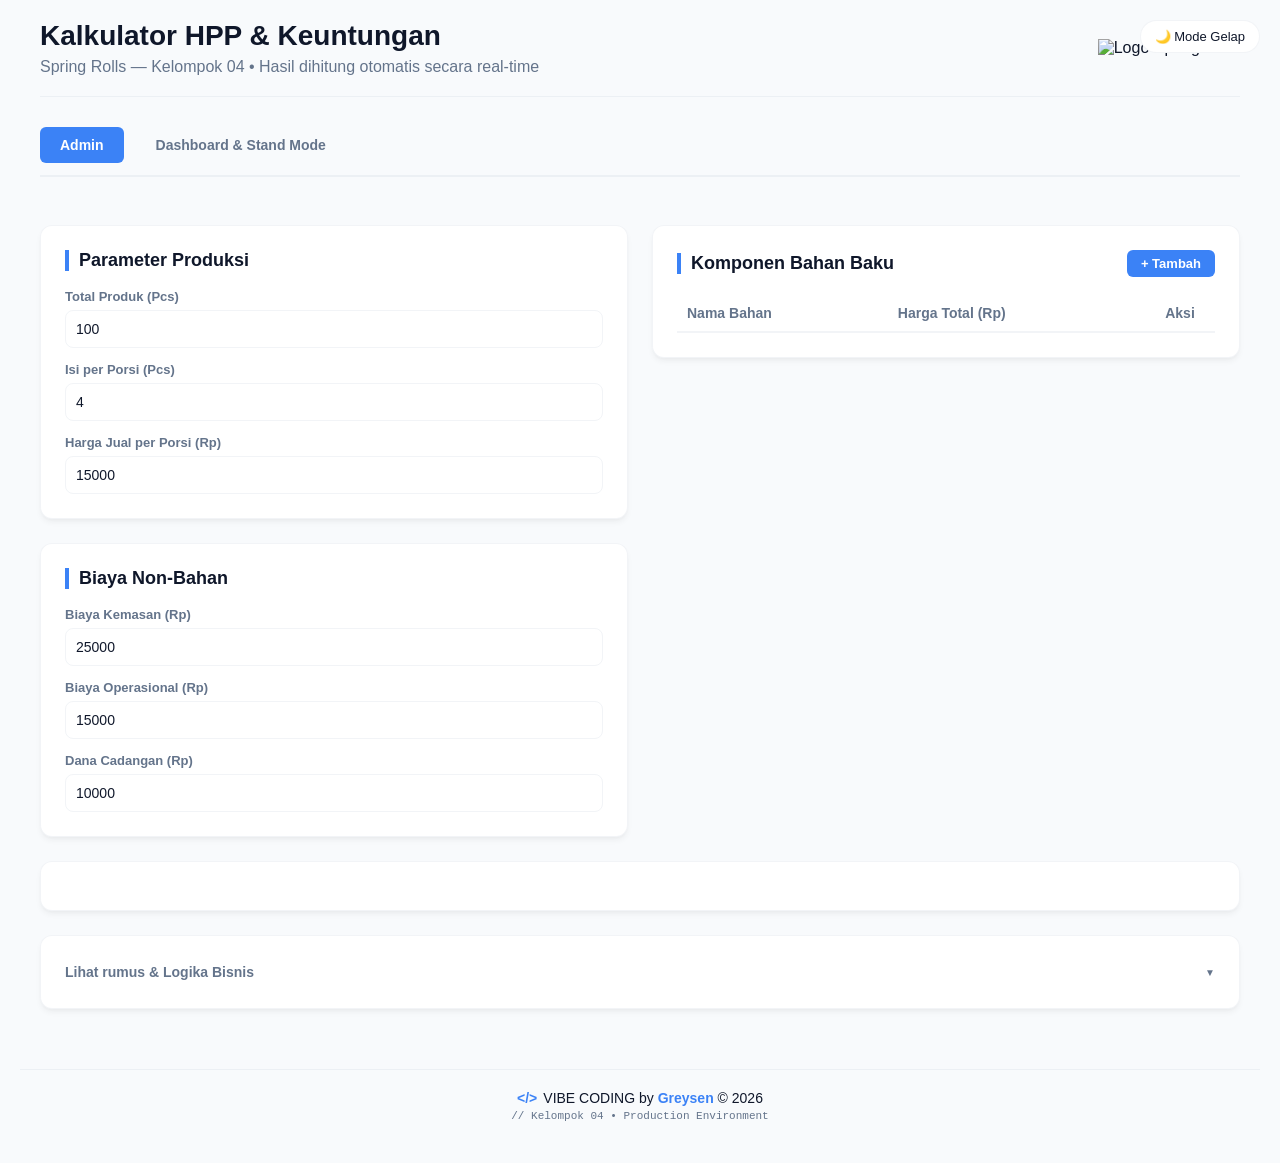
==== commit d1ec7664: "update" ====
--- a/index.html
+++ b/index.html
@@ -22,10 +22,10 @@
         
         <div class="tab-navigation">
             <button type="button" id="tab-kalkulator-btn" class="tab-btn active" onclick="switchTab('kalkulator')">
-                🧮 Kalkulator HPP & Profit
+                Admin
             </button>
             <button type="button" id="tab-dashboard-btn" class="tab-btn" onclick="switchTab('dashboard')">
-                📊 Dashboard & Stand Mode
+                Dashboard & Stand Mode
             </button>
         </div>
 
@@ -176,7 +176,7 @@
                     </section>
 
                     <section class="card card-margin-top">
-                        <h2 class="section-title">💬 Riwayat Kritik & Saran</h2>
+                        <h2 class="section-title">Riwayat Kritik & Saran</h2>
                         <div id="feedback-list-container" class="feedback-scroll-container">
                             <p style="font-size: 12px; color: var(--text-sub); text-align: center; padding: 20px 0;">Belum ada feedback masuk.</p>
                         </div>
@@ -195,6 +195,15 @@
         <p class="footer-subtext">// Kelompok 04 • Production Environment</p>
     </footer>
 
-    <script type="module" src="app.js"></script>
+   <script type="module">
+        import * as AppModule from './app.js';
+        // Memaksa browser mengenali fungsi modul ke dalam HTML global
+        window.calc = AppModule.calc;
+        window.addBahan = AppModule.addBahan;
+        window.delBahan = AppModule.delBahan;
+        window.tambahFeedback = AppModule.tambahFeedback;
+        window.switchTab = AppModule.switchTab;
+        window.toggleRumus = AppModule.toggleRumus;
+    </script>
 </body>
-</html> +</html>
--- a/style.css
+++ b/style.css
@@ -250,7 +250,7 @@
 }
 
 /* Dashboard Forms & Items */
-#feedback-form textarea {
+#feedback-form textarea { 
     width: 100%; padding: 10px; border-radius: 8px;
     border: 1px solid var(--border-color); background: transparent;
     color: var(--text-title); font-family: inherit; font-size: 13px;
@@ -271,4 +271,4 @@
 
 .feedback-scroll-container { max-height: 250px; overflow-y: auto; padding-right: 4px; }
 .review-item-card { transition: transform 0.2s ease, box-shadow 0.2s ease; }
-.review-item-card:hover { transform: translateX(4px); box-shadow: -3px 0px 0px #10b981; } +.review-item-card:hover { transform: translateX(4px); box-shadow: -3px 0px 0px #10b981; }  
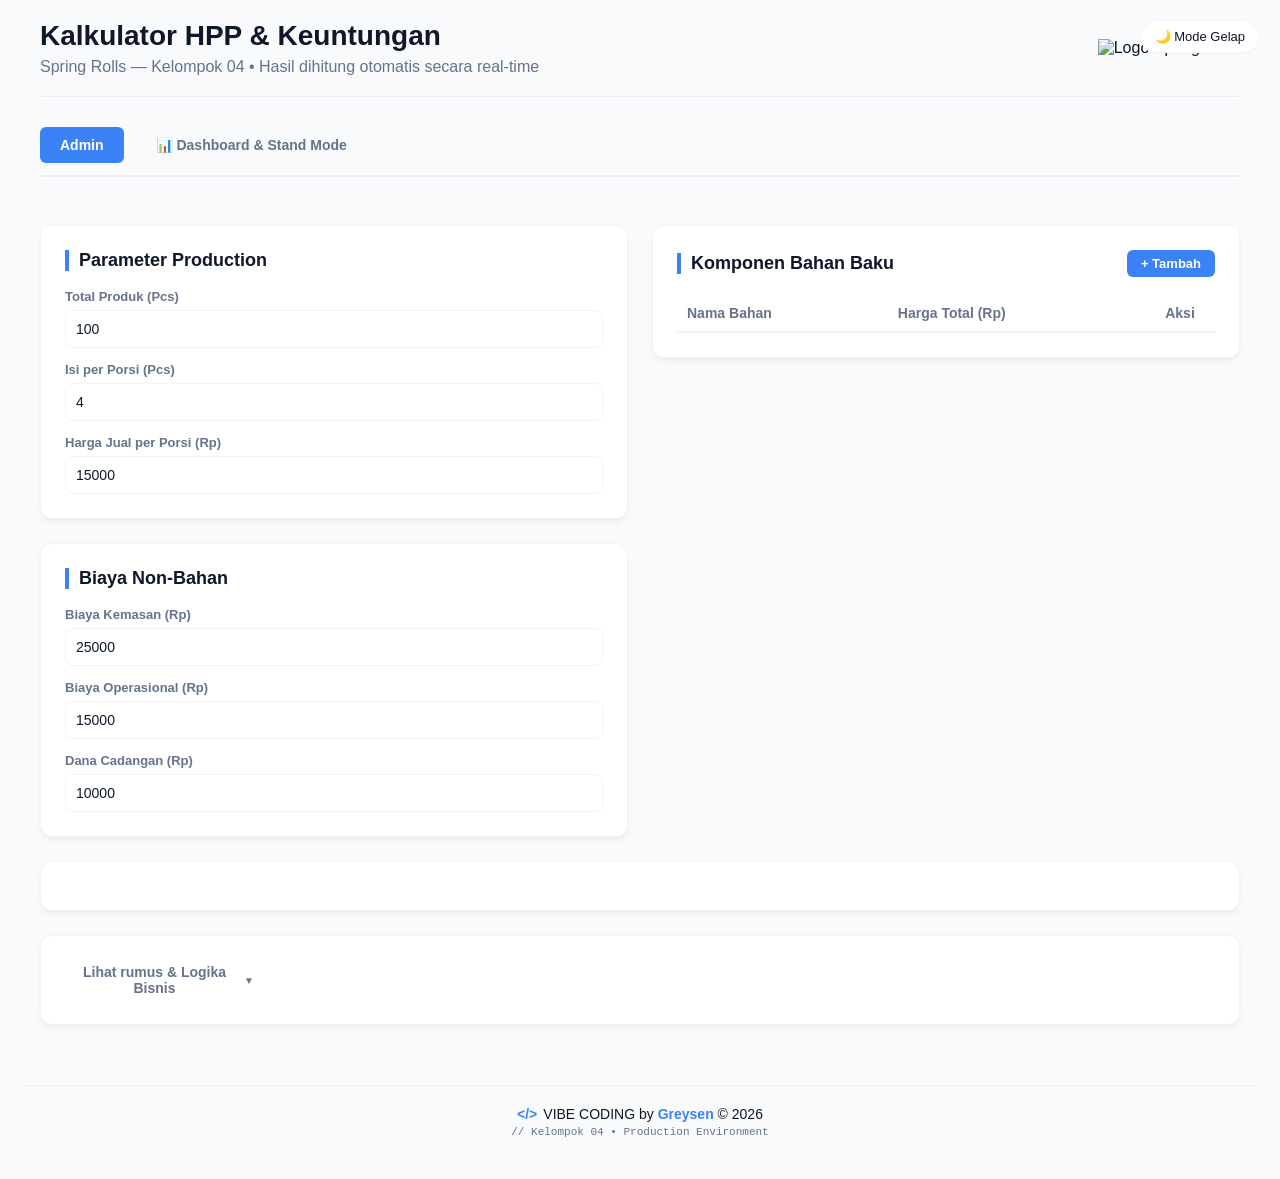
==== commit 4bbe2e2a: "perbaikan bug" ====
--- a/index.html
+++ b/index.html
@@ -25,7 +25,7 @@
                 Admin
             </button>
             <button type="button" id="tab-dashboard-btn" class="tab-btn" onclick="switchTab('dashboard')">
-                Dashboard & Stand Mode
+                📊 Dashboard & Stand Mode
             </button>
         </div>
 
@@ -35,7 +35,7 @@
             <div class="grid-container">
                 <div class="left-column">
                     <section class="card">
-                        <h2 class="section-title">Parameter Produksi</h2>
+                        <h2 class="section-title">Parameter Production</h2>
                         <div class="input-group">
                             <label for="total-pcs">Total Produk (Pcs)</label>
                             <input type="number" id="total-pcs" value="100" min="1" oninput="calc()">
@@ -96,7 +96,7 @@
                 <button type="button" class="rumus-toggle-btn" onclick="toggleRumus()">
                     <span>Lihat rumus & Logika Bisnis</span>
                     <span id="rumus-arrow-icon">▼</span>
-                </button>
+                </</button>
                 
                 <div id="rumus-content" class="rumus-content-collapse">
                     <div class="rumus-grid">
@@ -176,7 +176,7 @@
                     </section>
 
                     <section class="card card-margin-top">
-                        <h2 class="section-title">Riwayat Kritik & Saran</h2>
+                        <h2 class="section-title">💬 Riwayat Kritik & Saran</h2>
                         <div id="feedback-list-container" class="feedback-scroll-container">
                             <p style="font-size: 12px; color: var(--text-sub); text-align: center; padding: 20px 0;">Belum ada feedback masuk.</p>
                         </div>
@@ -195,15 +195,15 @@
         <p class="footer-subtext">// Kelompok 04 • Production Environment</p>
     </footer>
 
-   <script type="module">
+    <script type="module">
         import * as AppModule from './app.js';
-        // Memaksa browser mengenali fungsi modul ke dalam HTML global
         window.calc = AppModule.calc;
         window.addBahan = AppModule.addBahan;
         window.delBahan = AppModule.delBahan;
         window.tambahFeedback = AppModule.tambahFeedback;
         window.switchTab = AppModule.switchTab;
         window.toggleRumus = AppModule.toggleRumus;
+        window.renderBahan = AppModule.renderBahan;
     </script>
 </body>
-</html>+</html> 
--- a/style.css
+++ b/style.css
@@ -271,4 +271,4 @@
 
 .feedback-scroll-container { max-height: 250px; overflow-y: auto; padding-right: 4px; }
 .review-item-card { transition: transform 0.2s ease, box-shadow 0.2s ease; }
-.review-item-card:hover { transform: translateX(4px); box-shadow: -3px 0px 0px #10b981; }  +.review-item-card:hover { transform: translateX(4px); box-shadow: -3px 0px 0px #10b981; } 
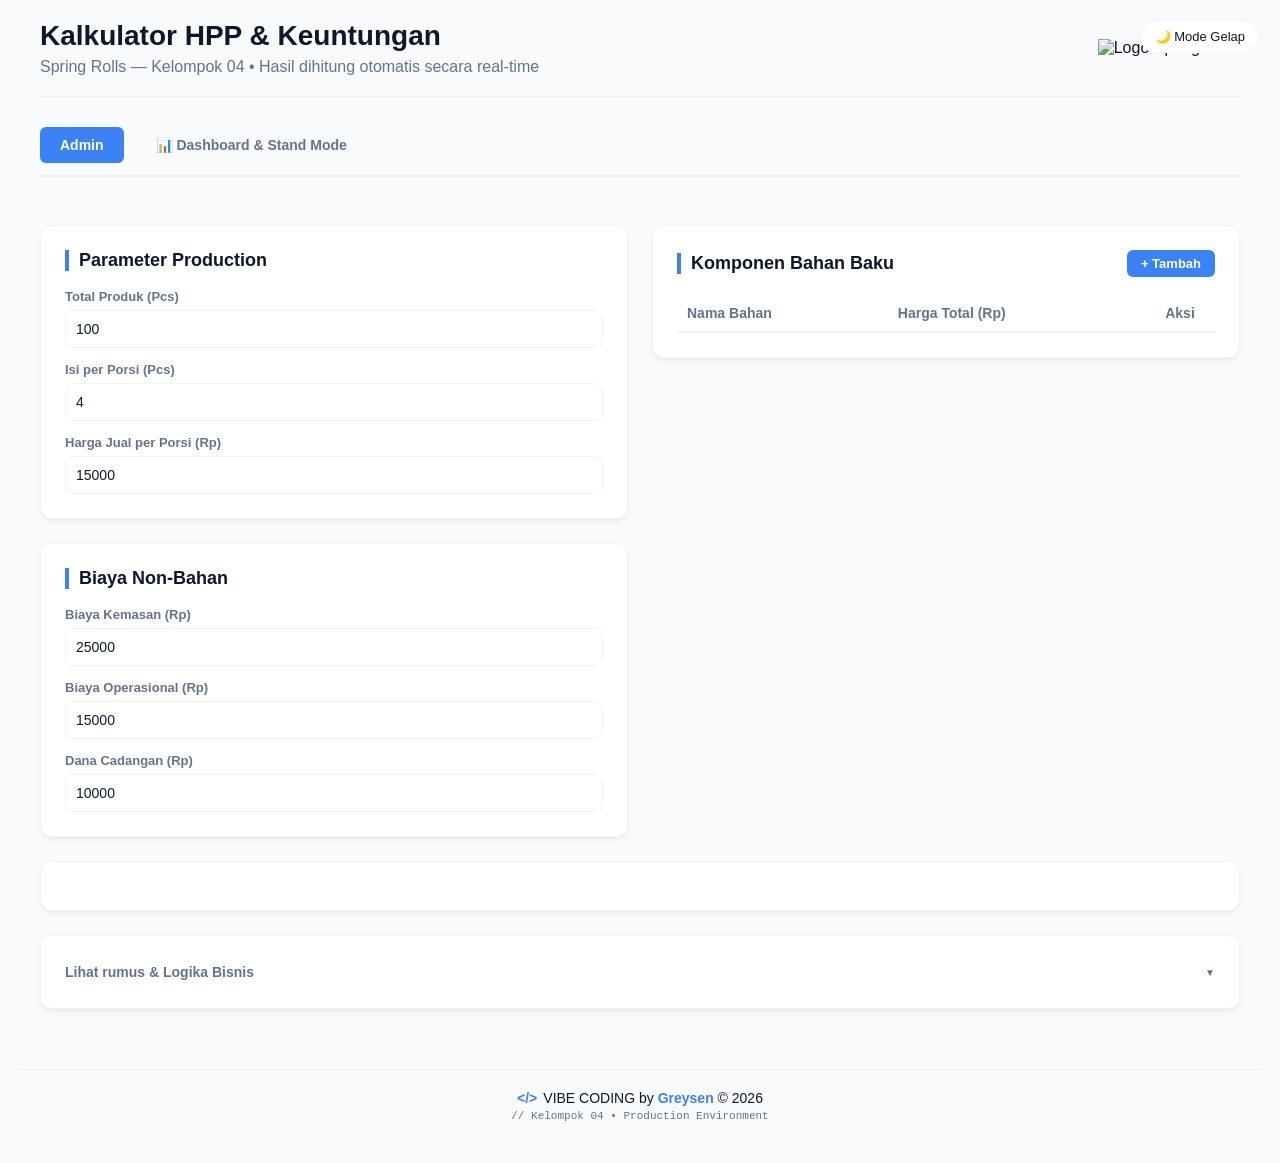
==== commit e985e175: "UPDATE" ====
--- a/index.html
+++ b/index.html
@@ -96,7 +96,7 @@
                 <button type="button" class="rumus-toggle-btn" onclick="toggleRumus()">
                     <span>Lihat rumus & Logika Bisnis</span>
                     <span id="rumus-arrow-icon">▼</span>
-                </</button>
+                </button>
                 
                 <div id="rumus-content" class="rumus-content-collapse">
                     <div class="rumus-grid">
@@ -204,6 +204,8 @@
         window.switchTab = AppModule.switchTab;
         window.toggleRumus = AppModule.toggleRumus;
         window.renderBahan = AppModule.renderBahan;
+        window.updateBahanNama = AppModule.updateBahanNama;
+        window.updateBahanHarga = AppModule.updateBahanHarga;
     </script>
 </body>
 </html> 
--- a/style.css
+++ b/style.css
@@ -2,7 +2,7 @@
    GLOBAL CONFIGURATION & THEME ROOT BY GREYSEN
    ========================================================================== */
 :root {
-    --bg-app: #f8fafc;
+    --bg-app: #f8fafc; 
     --bg-card: #ffffff;
     --text-title: #0f172a;
     --text-sub: #64748b;
